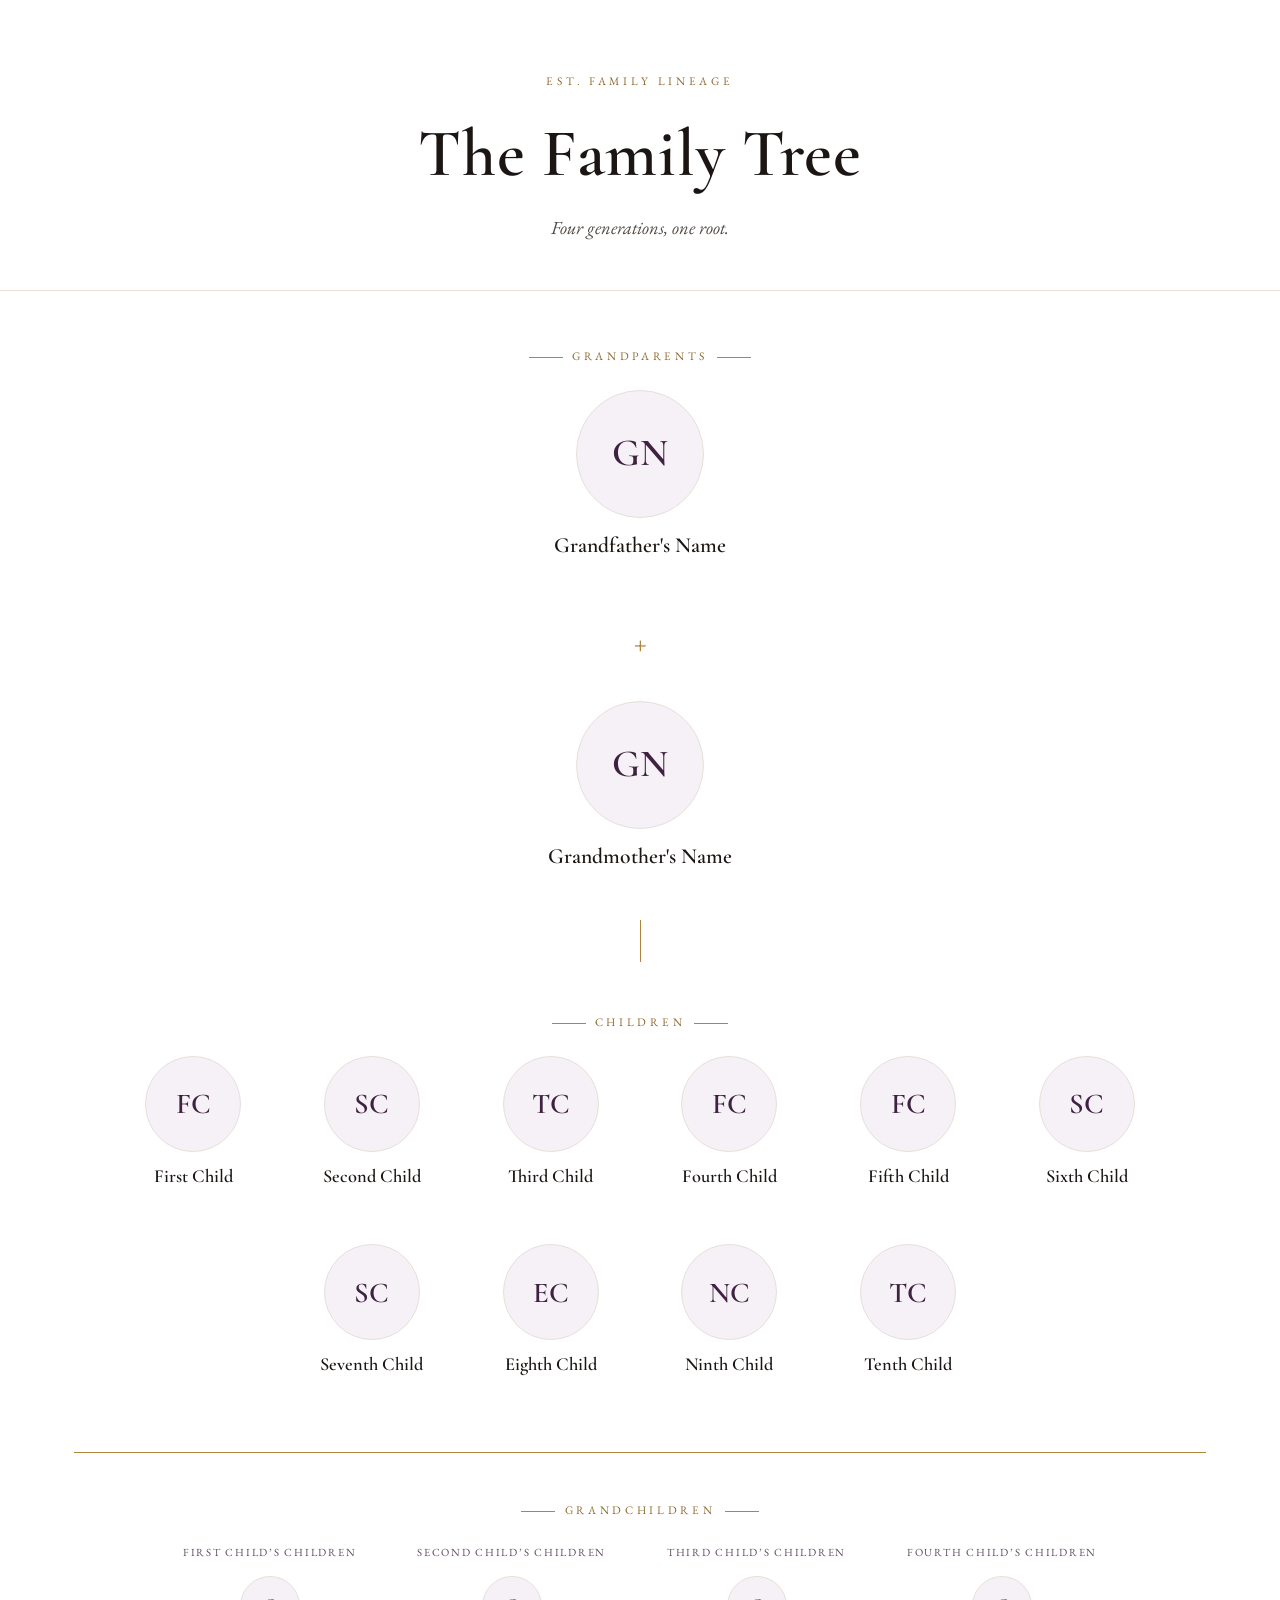
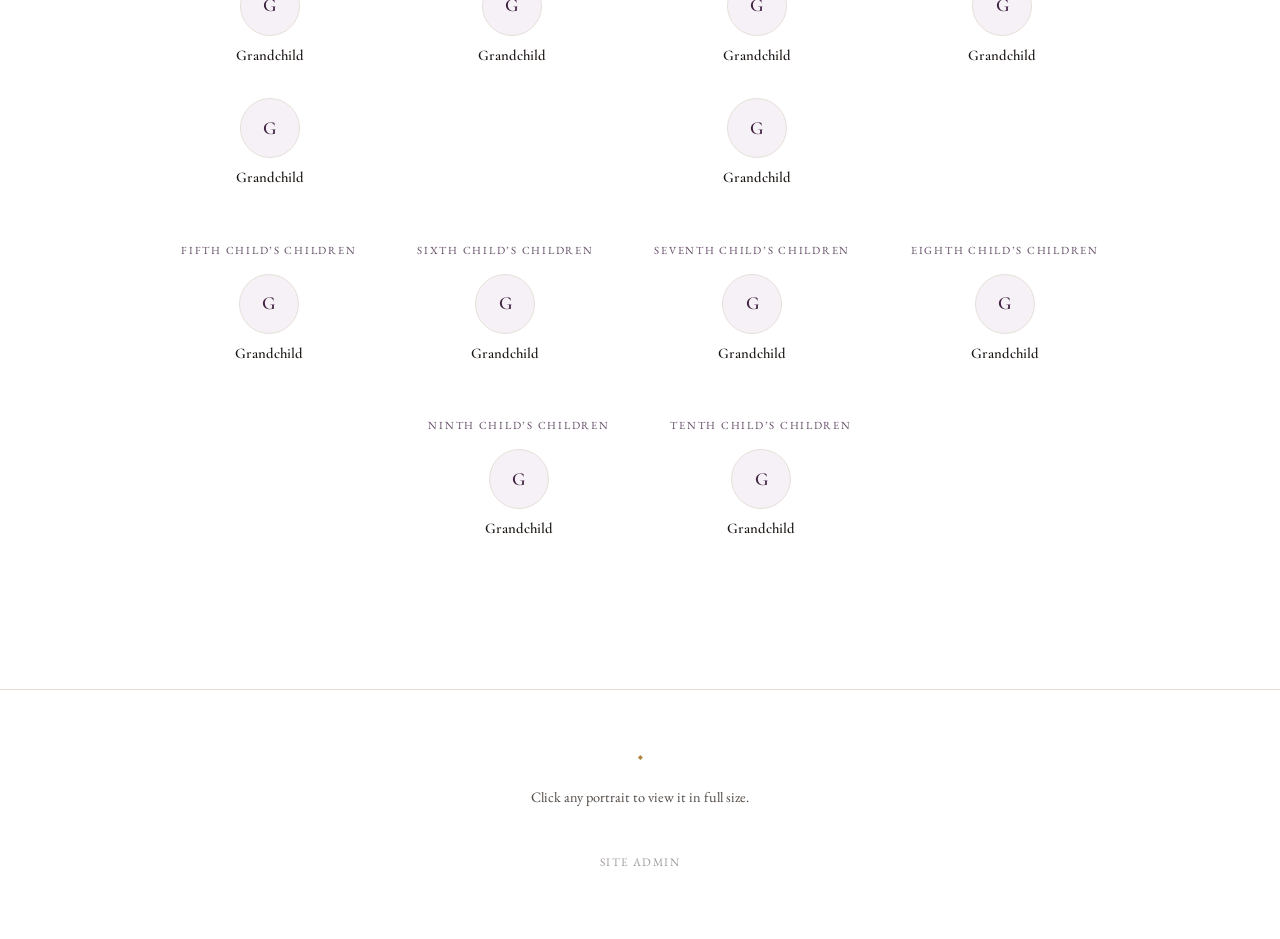
==== index.html @ cd2ce0ce "Add files via upload" ====
<!DOCTYPE html>
<html lang="en">
<head>
<meta charset="UTF-8">
<meta name="viewport" content="width=device-width, initial-scale=1.0">
<title>The Family Tree</title>
<meta name="description" content="Our family tree — generations, together.">

<link rel="preconnect" href="https://fonts.googleapis.com">
<link rel="preconnect" href="https://fonts.gstatic.com" crossorigin>
<link href="https://fonts.googleapis.com/css2?family=Cormorant+Garamond:ital,wght@0,400;0,500;0,600;0,700;1,500&family=EB+Garamond:ital,wght@0,400;0,500;1,400&display=swap" rel="stylesheet">

<link rel="stylesheet" href="css/style.css">
</head>
<body>

<header class="site-header">
  <p class="eyebrow">Est. Family Lineage</p>
  <h1 class="site-title" id="site-title" contenteditable="false" spellcheck="false">The Family Tree</h1>
  <p class="site-subtitle" id="site-subtitle" contenteditable="false" spellcheck="false">Four generations, one root.</p>

  <div class="toolbar" id="admin-toolbar" hidden>
    <button id="edit-toggle" class="btn btn-ghost">Edit Tree</button>
    <div class="toolbar-edit-only" id="edit-actions" hidden>
      <button id="export-btn" class="btn btn-ghost small">Export Data</button>
      <button id="import-btn" class="btn btn-ghost small">Import Data</button>
      <button id="reset-btn" class="btn btn-ghost small danger">Reset</button>
      <input type="file" id="import-file" accept="application/json" hidden>
    </div>
  </div>
</header>

<main id="tree-root" class="tree-root">
  <!-- Rendered by js/app.js -->
</main>

<footer class="site-footer">
  <div class="flourish" aria-hidden="true">&#9670;</div>
  <p>Click any portrait to view it in full size.</p>
  <button id="admin-link" class="admin-link">Site Admin</button>
</footer>

<!-- Lightbox -->
<div id="lightbox" class="lightbox" hidden>
  <button id="lightbox-close" class="lightbox-close" aria-label="Close">&times;</button>
  <figure class="lightbox-figure">
    <img id="lightbox-img" src="" alt="">
    <figcaption id="lightbox-caption"></figcaption>
  </figure>
</div>

<!-- Hidden file input reused for photo uploads -->
<input type="file" id="photo-file" accept="image/*" hidden>

<script src="js/data.js"></script>
<script src="js/app.js"></script>
</body>
</html>
---- css/style.css ----
/* ============================================================
   TOKENS
   ============================================================ */
:root{
  --white:      #ffffff;
  --ink:        #1b1613;
  --ink-soft:   #524a45;
  --gold:       #b0863f;
  --gold-deep:  #8c6a2f;
  --gold-tint:  #f3ead4;
  --purple:     #3f2142;
  --purple-tint:#f6f1f6;
  --line:       #e6e0d8;
  --danger:     #8a3b3b;

  --font-display: 'Cormorant Garamond', serif;
  --font-body:    'EB Garamond', serif;

  --radius: 2px;
}

*{ box-sizing: border-box; }

/* Always respect the native "hidden" attribute, no matter what other
   classes are also applied to the element. */
[hidden]{ display: none !important; }

html{ scroll-behavior: smooth; }

body{
  margin: 0;
  background: var(--white);
  color: var(--ink);
  font-family: var(--font-body);
  font-size: 18px;
  line-height: 1.5;
  -webkit-font-smoothing: antialiased;
}

img{ max-width: 100%; display:block; }

button{ font-family: inherit; }

:focus-visible{
  outline: 2px solid var(--purple);
  outline-offset: 3px;
}

/* ============================================================
   HEADER
   ============================================================ */
.site-header{
  text-align: center;
  padding: 4.5rem 1.5rem 3rem;
  border-bottom: 1px solid var(--line);
}

.eyebrow{
  margin: 0 0 .9rem;
  font-family: var(--font-body);
  font-size: .72rem;
  letter-spacing: .32em;
  text-transform: uppercase;
  color: var(--gold-deep);
}

.site-title{
  margin: 0;
  font-family: var(--font-display);
  font-weight: 600;
  font-size: clamp(2.4rem, 6vw, 4.2rem);
  letter-spacing: .01em;
  color: var(--ink);
}

.site-title[contenteditable="true"],
.site-subtitle[contenteditable="true"]{
  cursor: text;
  border-bottom: 1px dashed var(--gold);
  padding-bottom: 2px;
}

.site-subtitle{
  margin: .6rem 0 0;
  font-style: italic;
  color: var(--ink-soft);
  font-size: 1.15rem;
}

.toolbar{
  margin-top: 2rem;
  display: flex;
  justify-content: center;
  align-items: center;
  gap: .75rem;
  flex-wrap: wrap;
}

.toolbar-edit-only{
  display: flex;
  gap: .6rem;
  flex-wrap: wrap;
  justify-content: center;
}

.btn{
  font-family: var(--font-body);
  font-size: .85rem;
  letter-spacing: .06em;
  text-transform: uppercase;
  background: var(--ink);
  color: var(--white);
  border: 1px solid var(--ink);
  padding: .65rem 1.4rem;
  border-radius: var(--radius);
  cursor: pointer;
  transition: background .15s ease, color .15s ease, opacity .15s ease;
}

.btn:hover{ opacity: .82; }

.btn-ghost{
  background: transparent;
  color: var(--ink);
  border: 1px solid var(--ink);
}

.btn-ghost.small{
  font-size: .72rem;
  padding: .5rem 1rem;
  color: var(--purple);
  border-color: var(--purple);
}

.btn-ghost.danger{
  color: var(--danger);
  border-color: var(--danger);
}

.btn.is-active{
  background: var(--purple);
  border-color: var(--purple);
  color: var(--white);
}

/* ============================================================
   TREE LAYOUT
   ============================================================ */
.tree-root{
  max-width: 1180px;
  margin: 0 auto;
  padding: 3.5rem 1.5rem 5rem;
}

.generation-label{
  text-align: center;
  font-size: .72rem;
  letter-spacing: .32em;
  text-transform: uppercase;
  color: var(--gold-deep);
  margin: 0 0 1.6rem;
}

.generation-label::before,
.generation-label::after{
  content: "";
  display: inline-block;
  width: 34px;
  height: 1px;
  background: var(--gold);
  vertical-align: middle;
  margin: 0 .8em;
}

/* --- Grandparents --- */
.grandparents-section{
  margin-bottom: 3.2rem;
}

.grandparents-row{
  display: flex;
  align-items: center;
  justify-content: center;
  gap: 2.2rem;
  flex-wrap: wrap;
}

.union-mark{
  font-family: var(--font-display);
  font-style: italic;
  font-size: 2rem;
  color: var(--gold);
}

/* --- Spine connecting grandparents down to the children level --- */
.spine{
  width: 1px;
  height: 42px;
  background: var(--gold);
  margin: 1.6rem auto 0;
}

/* --- Level sections (Children / Grandchildren) --- */
.level-section{
  margin-bottom: 3.4rem;
}

.level-section + .level-section{
  padding-top: 3rem;
  border-top: 1px solid var(--gold);
}

/* Level 2: children, one clean row */
.children-level{
  display: flex;
  flex-wrap: wrap;
  justify-content: center;
  gap: 2.2rem 1.8rem;
}

.child-cell{
  width: 150px;
}

/* Level 3: grandchildren, grouped into clusters so it's clear whose
   child each one is, while still all sitting on one tier */
.grandchildren-level{
  display: flex;
  flex-wrap: wrap;
  justify-content: center;
  gap: 2.4rem 3rem;
}

.gc-cluster{
  display: flex;
  flex-direction: column;
  align-items: center;
  min-width: 140px;
  max-width: 260px;
  padding: 0 .4rem;
}

.gc-cluster-label{
  margin: 0 0 1rem;
  font-size: .68rem;
  letter-spacing: .16em;
  text-transform: uppercase;
  color: var(--purple);
  opacity: .8;
  text-align: center;
}

.gc-cluster-row{
  display: flex;
  flex-wrap: wrap;
  justify-content: center;
  gap: 1.1rem 1rem;
}

/* ============================================================
   PERSON CARD
   ============================================================ */
.person{
  display: inline-flex;
  flex-direction: column;
  align-items: center;
  width: 100%;
}

.portrait-wrap{
  position: relative;
  border-radius: 50%;
}

.portrait{
  border-radius: 50%;
  object-fit: cover;
  background: var(--purple-tint);
  border: 1px solid var(--line);
  transition: box-shadow .2s ease, transform .2s ease;
  cursor: zoom-in;
}

.person--primary .portrait{ width: 128px; height: 128px; }
.person--child .portrait{ width: 96px; height: 96px; }
.person--grandchild .portrait{ width: 60px; height: 60px; }

.portrait:hover{
  box-shadow: 0 0 0 4px var(--gold-tint);
}

.portrait-initials{
  border-radius: 50%;
  background: var(--purple-tint);
  color: var(--purple);
  display: flex;
  align-items: center;
  justify-content: center;
  font-family: var(--font-display);
  font-weight: 600;
  border: 1px solid var(--line);
  cursor: zoom-in;
}

.person--primary .portrait-initials{ width: 128px; height: 128px; font-size: 2.4rem; }
.person--child .portrait-initials{ width: 96px; height: 96px; font-size: 1.8rem; }
.person--grandchild .portrait-initials{ width: 60px; height: 60px; font-size: 1.15rem; }

.person-name{
  margin-top: .7rem;
  font-family: var(--font-display);
  font-weight: 600;
  color: var(--ink);
}

.person--primary .person-name{ font-size: 1.35rem; }
.person--child .person-name{ font-size: 1.15rem; }
.person--grandchild .person-name{ font-size: .92rem; margin-top: .5rem; }

.person-name[contenteditable="true"]{
  cursor: text;
  border-bottom: 1px dashed var(--gold);
  padding: 0 2px 1px;
}

/* Edit-mode overlay hints on portraits */
body.edit-mode .portrait,
body.edit-mode .portrait-initials{
  cursor: pointer;
}

.edit-mode-tag{
  display: none;
  margin-top: .35rem;
  font-size: .62rem;
  letter-spacing: .14em;
  text-transform: uppercase;
  color: var(--purple);
}

body.edit-mode .edit-mode-tag{ display: inline-block; }

/* Remove-person button, edit-mode only */
.remove-btn{
  display: none;
  margin-top: .4rem;
  font-size: .62rem;
  letter-spacing: .1em;
  text-transform: uppercase;
  color: var(--danger);
  background: none;
  border: none;
  cursor: pointer;
  padding: 0;
  text-decoration: underline;
}

body.edit-mode .remove-btn{ display: inline-block; }

.add-person-btn{
  display: none;
  align-self: center;
  margin-top: .6rem;
  font-size: .68rem;
  letter-spacing: .1em;
  text-transform: uppercase;
  color: var(--purple);
  background: var(--purple-tint);
  border: 1px solid var(--purple);
  padding: .35rem .7rem;
  cursor: pointer;
}

body.edit-mode .add-person-btn{ display: inline-block; }

.add-child-branch{
  display: none;
  justify-content: center;
  margin-top: 2.6rem;
}

body.edit-mode .add-child-branch{ display: flex; }

/* ============================================================
   FOOTER
   ============================================================ */
.site-footer{
  text-align: center;
  padding: 3rem 1.5rem 4rem;
  color: var(--ink-soft);
  font-size: .9rem;
  border-top: 1px solid var(--line);
}

.flourish{
  font-family: var(--font-display);
  color: var(--gold);
  font-size: 1.4rem;
  margin-bottom: .6rem;
}

.admin-link{
  display: inline-block;
  margin-top: 1.6rem;
  background: none;
  border: none;
  color: var(--ink-soft);
  font-family: var(--font-body);
  font-size: .72rem;
  letter-spacing: .12em;
  text-transform: uppercase;
  opacity: .55;
  cursor: pointer;
  padding: .4rem;
}

.admin-link:hover{ opacity: 1; color: var(--purple); }

#admin-toolbar{ margin-top: 2rem; }

/* ============================================================
   LIGHTBOX
   ============================================================ */
.lightbox{
  position: fixed;
  inset: 0;
  background: rgba(27, 22, 19, .92);
  display: flex;
  align-items: center;
  justify-content: center;
  padding: 2rem;
  z-index: 100;
}

.lightbox-figure{
  margin: 0;
  max-width: min(90vw, 640px);
  text-align: center;
}

.lightbox-figure img{
  max-height: 76vh;
  margin: 0 auto;
  border: 1px solid rgba(255,255,255,.2);
}

.lightbox-figure figcaption{
  margin-top: 1rem;
  font-family: var(--font-display);
  font-size: 1.3rem;
  color: var(--white);
}

.lightbox-close{
  position: absolute;
  top: 1.5rem;
  right: 1.5rem;
  background: none;
  border: none;
  color: var(--white);
  font-size: 2.2rem;
  line-height: 1;
  cursor: pointer;
}

/* ============================================================
   RESPONSIVE
   ============================================================ */
@media (max-width: 640px){
  .site-header{ padding: 3rem 1.2rem 2.2rem; }
  .tree-root{ padding: 2.4rem 1rem 3.5rem; }

  .children-level,
  .grandchildren-level{
    gap: 1.8rem;
  }

  .child-cell{ width: 130px; }

  .gc-cluster{
    width: 100%;
    max-width: none;
    padding: 1.2rem 0;
    border-top: 1px solid var(--line);
  }

  .gc-cluster:first-child{ border-top: none; padding-top: 0; }

  .person--primary .portrait,
  .person--primary .portrait-initials{ width: 108px; height: 108px; }
}

@media (prefers-reduced-motion: reduce){
  *{ transition: none !important; scroll-behavior: auto !important; }
}
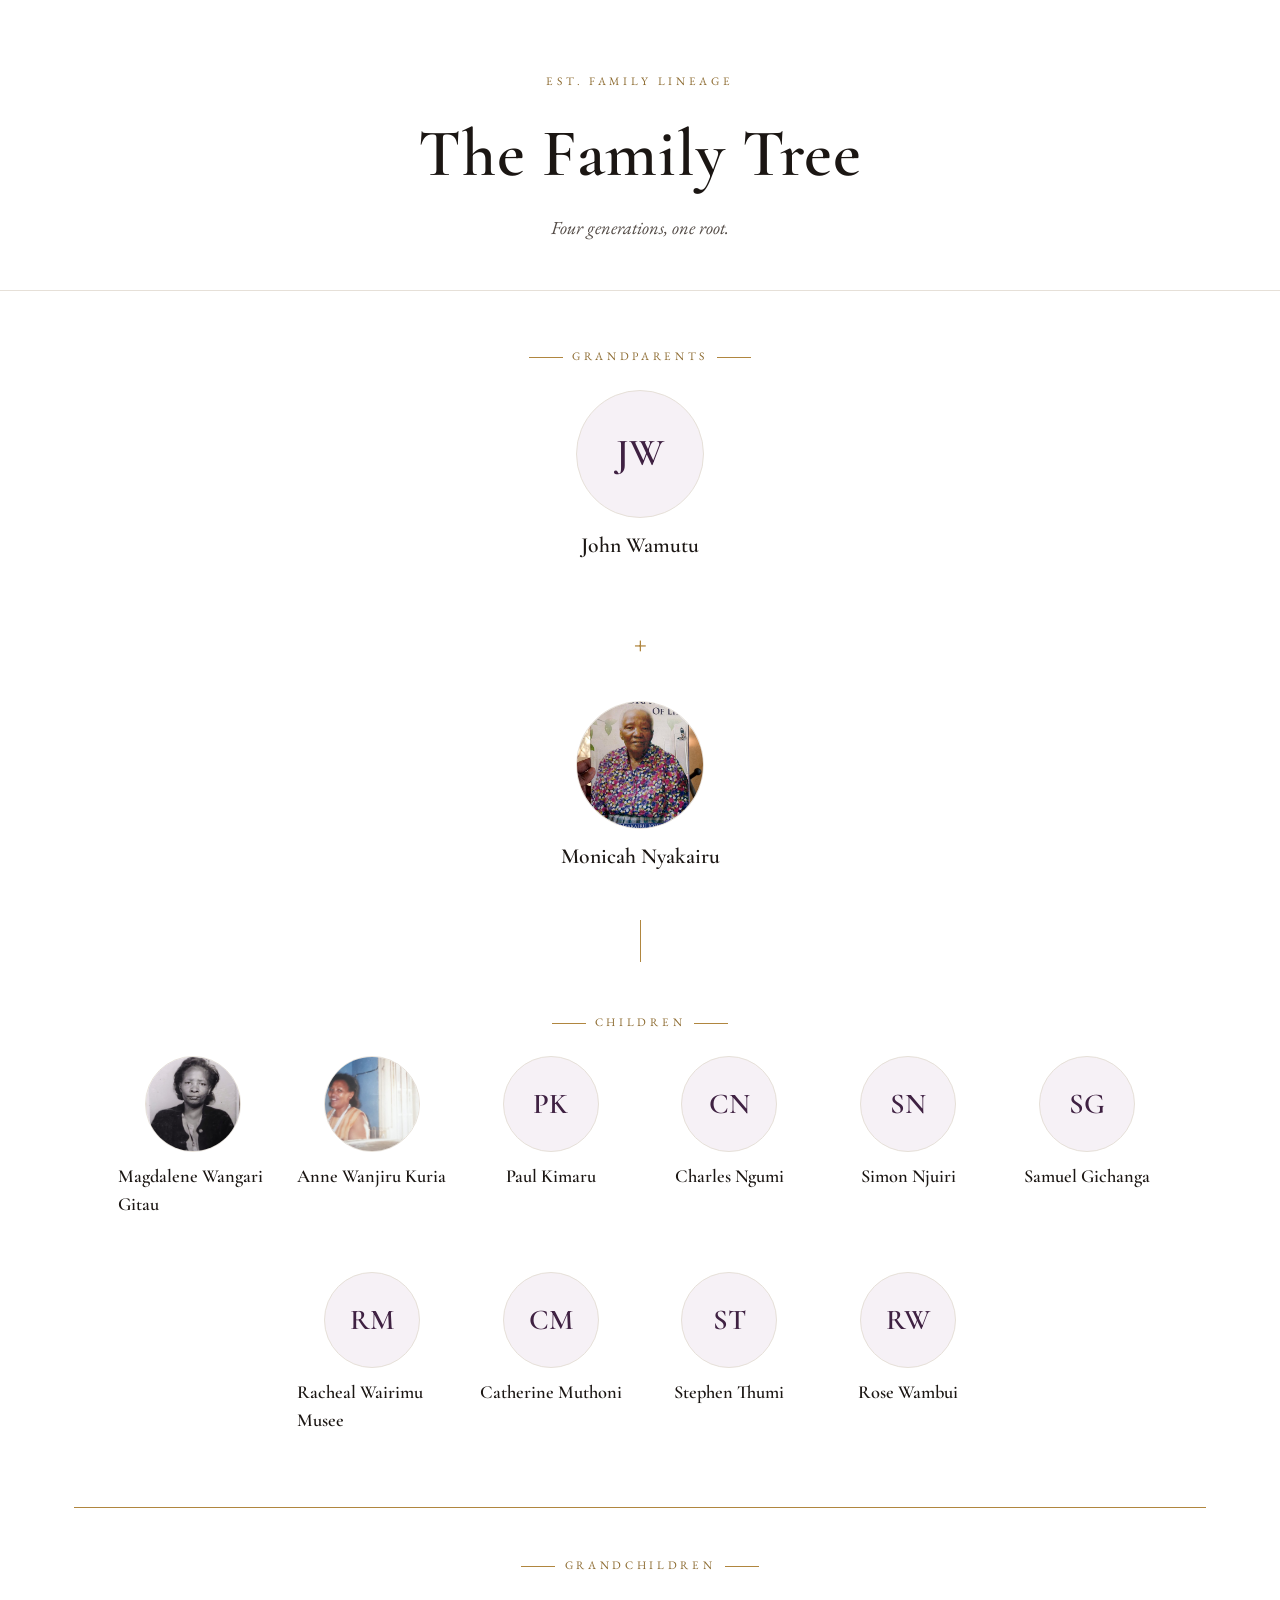
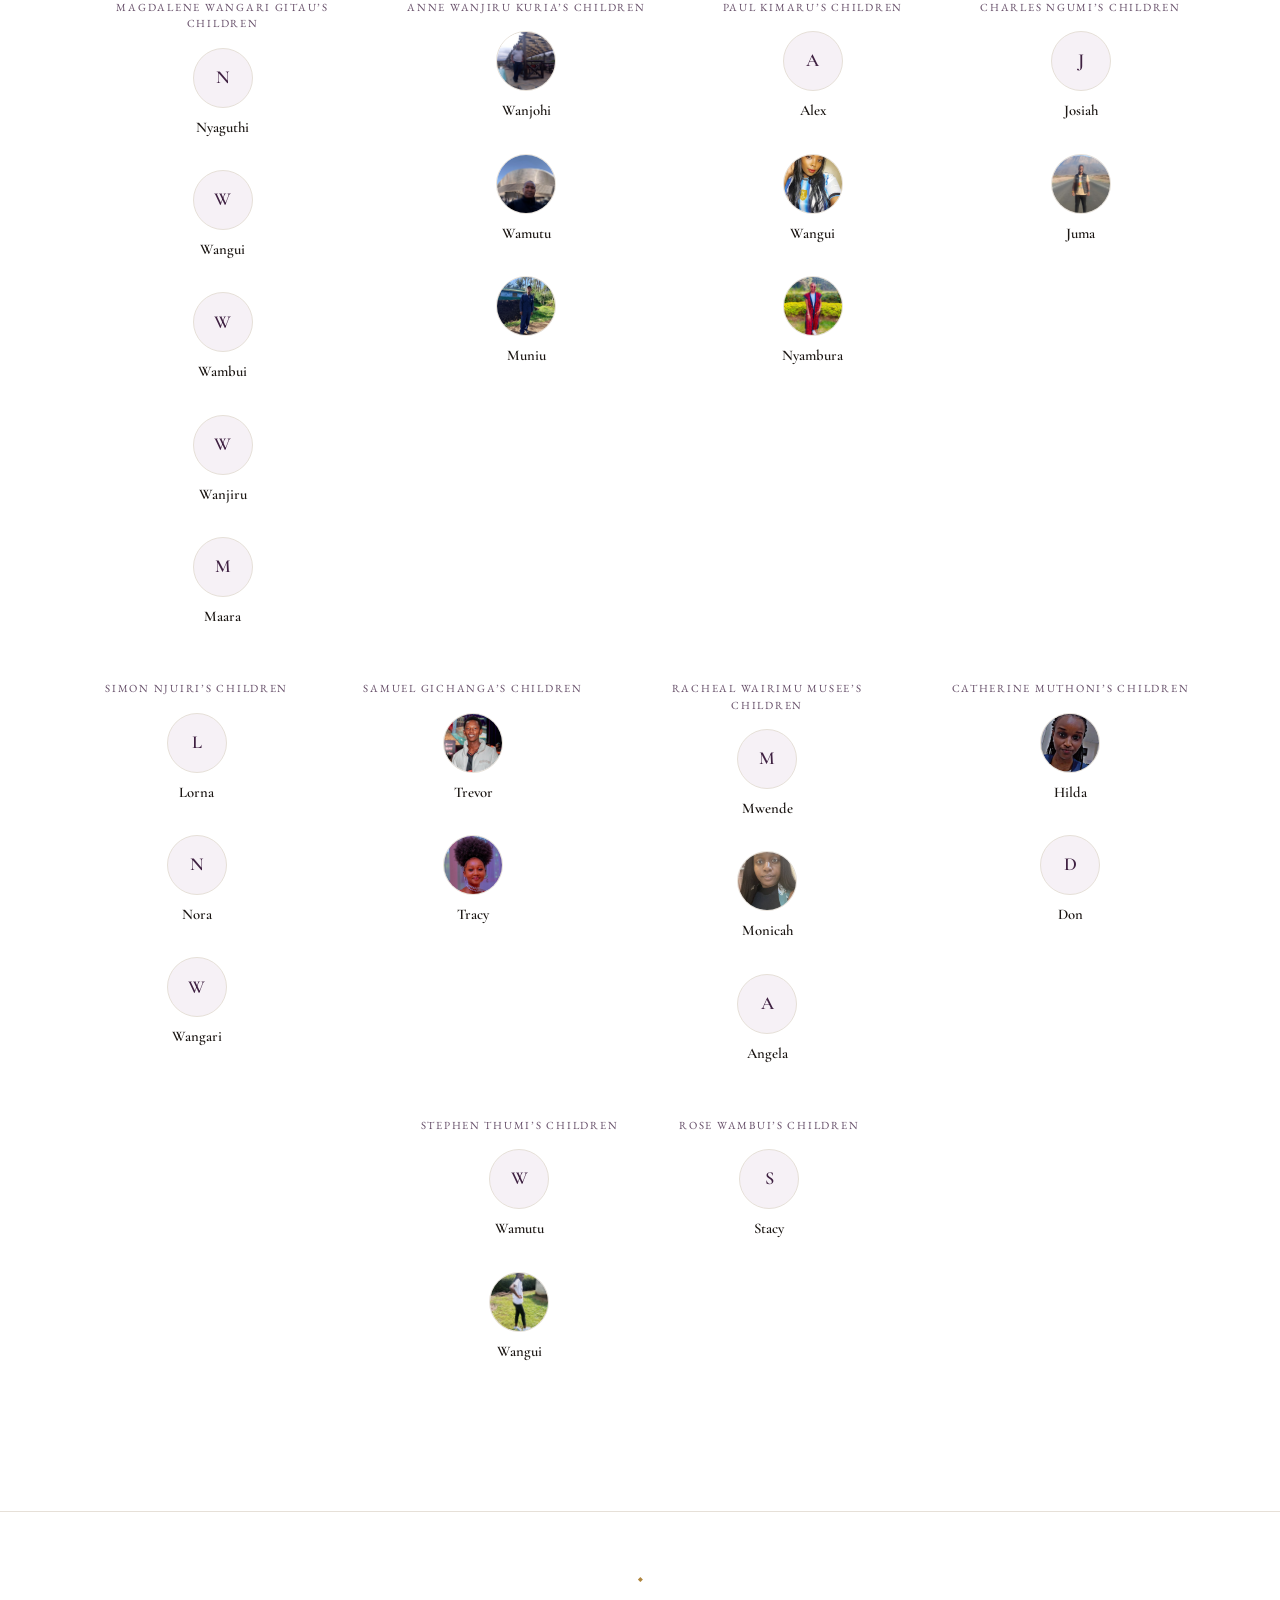
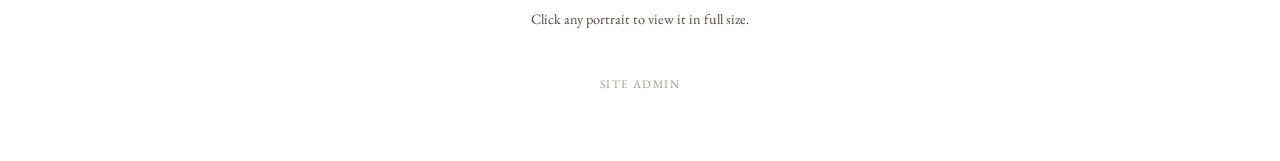
==== commit 931f629e: "Add files via upload" ====
--- a/index.html
+++ b/index.html
@@ -22,6 +22,7 @@
   <div class="toolbar" id="admin-toolbar" hidden>
     <button id="edit-toggle" class="btn btn-ghost">Edit Tree</button>
     <div class="toolbar-edit-only" id="edit-actions" hidden>
+      <button id="download-datajs-btn" class="btn btn-ghost small">Download data.js</button>
       <button id="export-btn" class="btn btn-ghost small">Export Data</button>
       <button id="import-btn" class="btn btn-ghost small">Import Data</button>
       <button id="reset-btn" class="btn btn-ghost small danger">Reset</button>
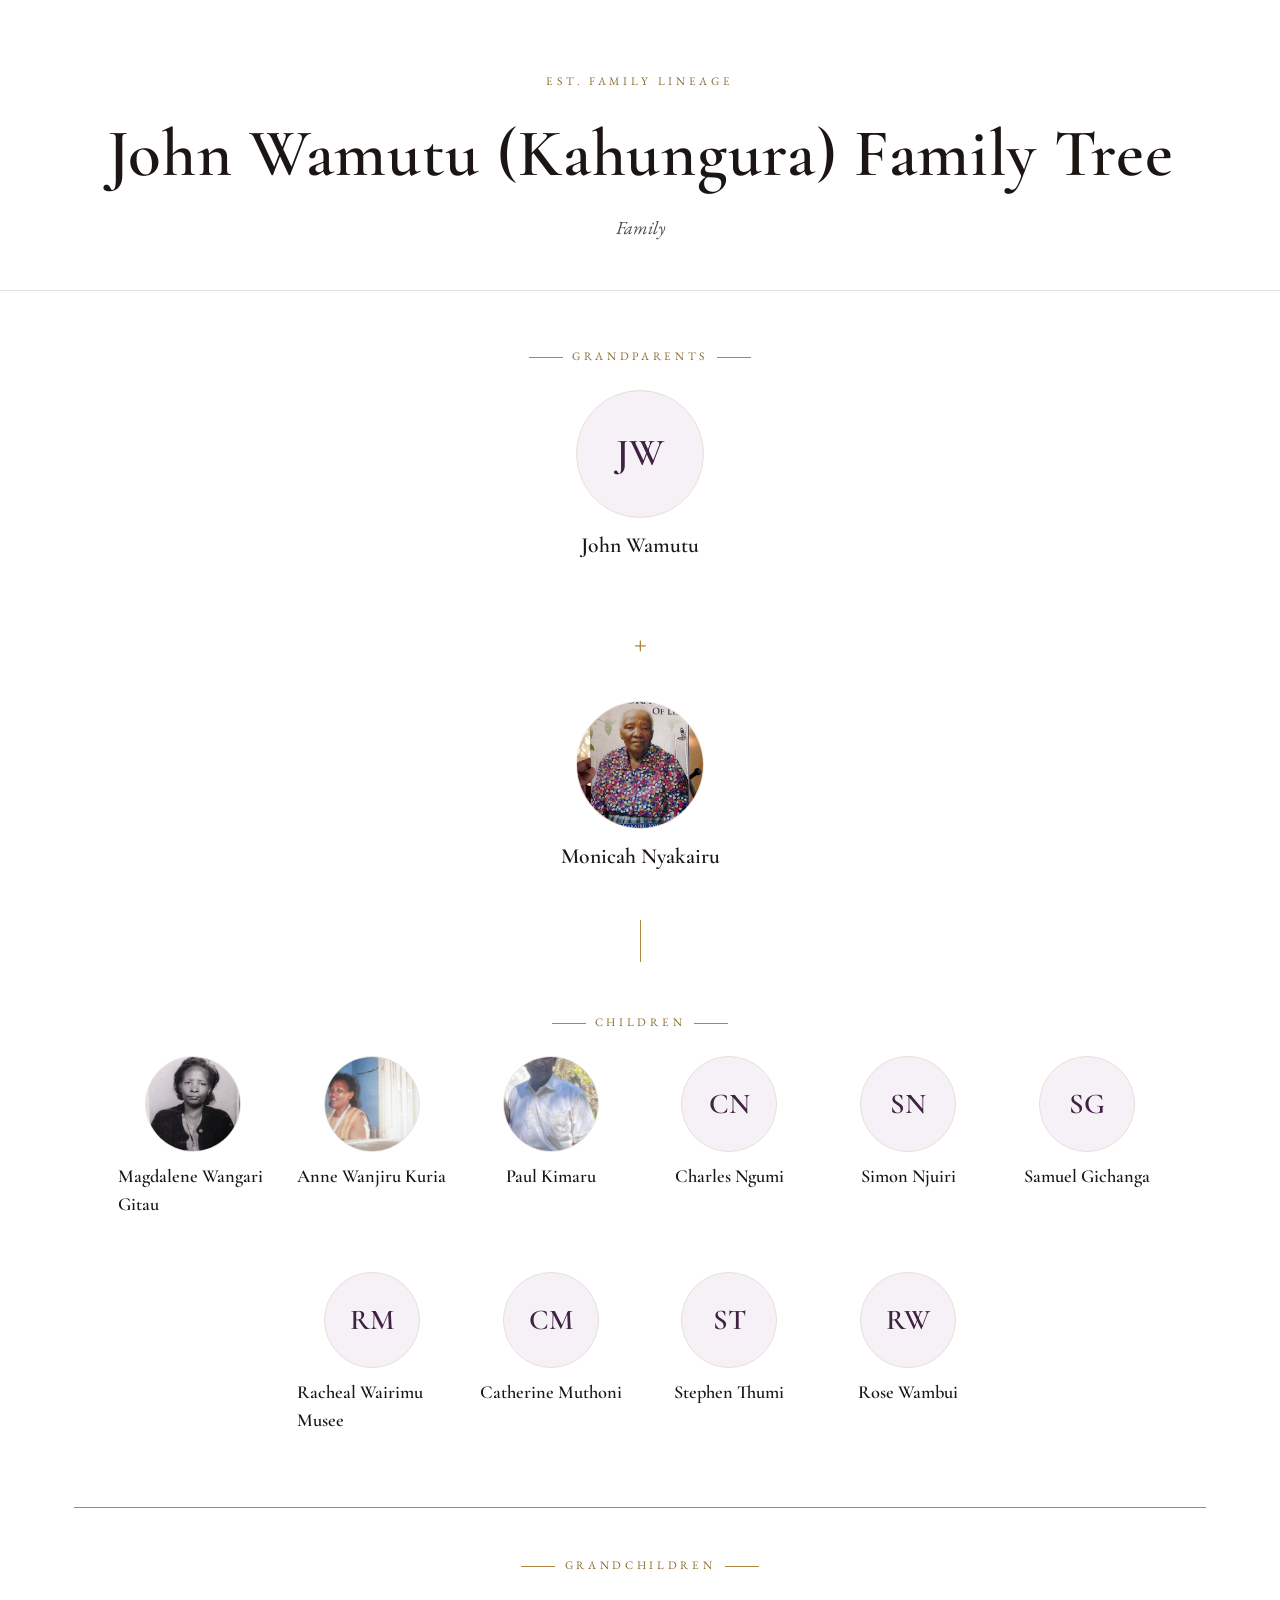
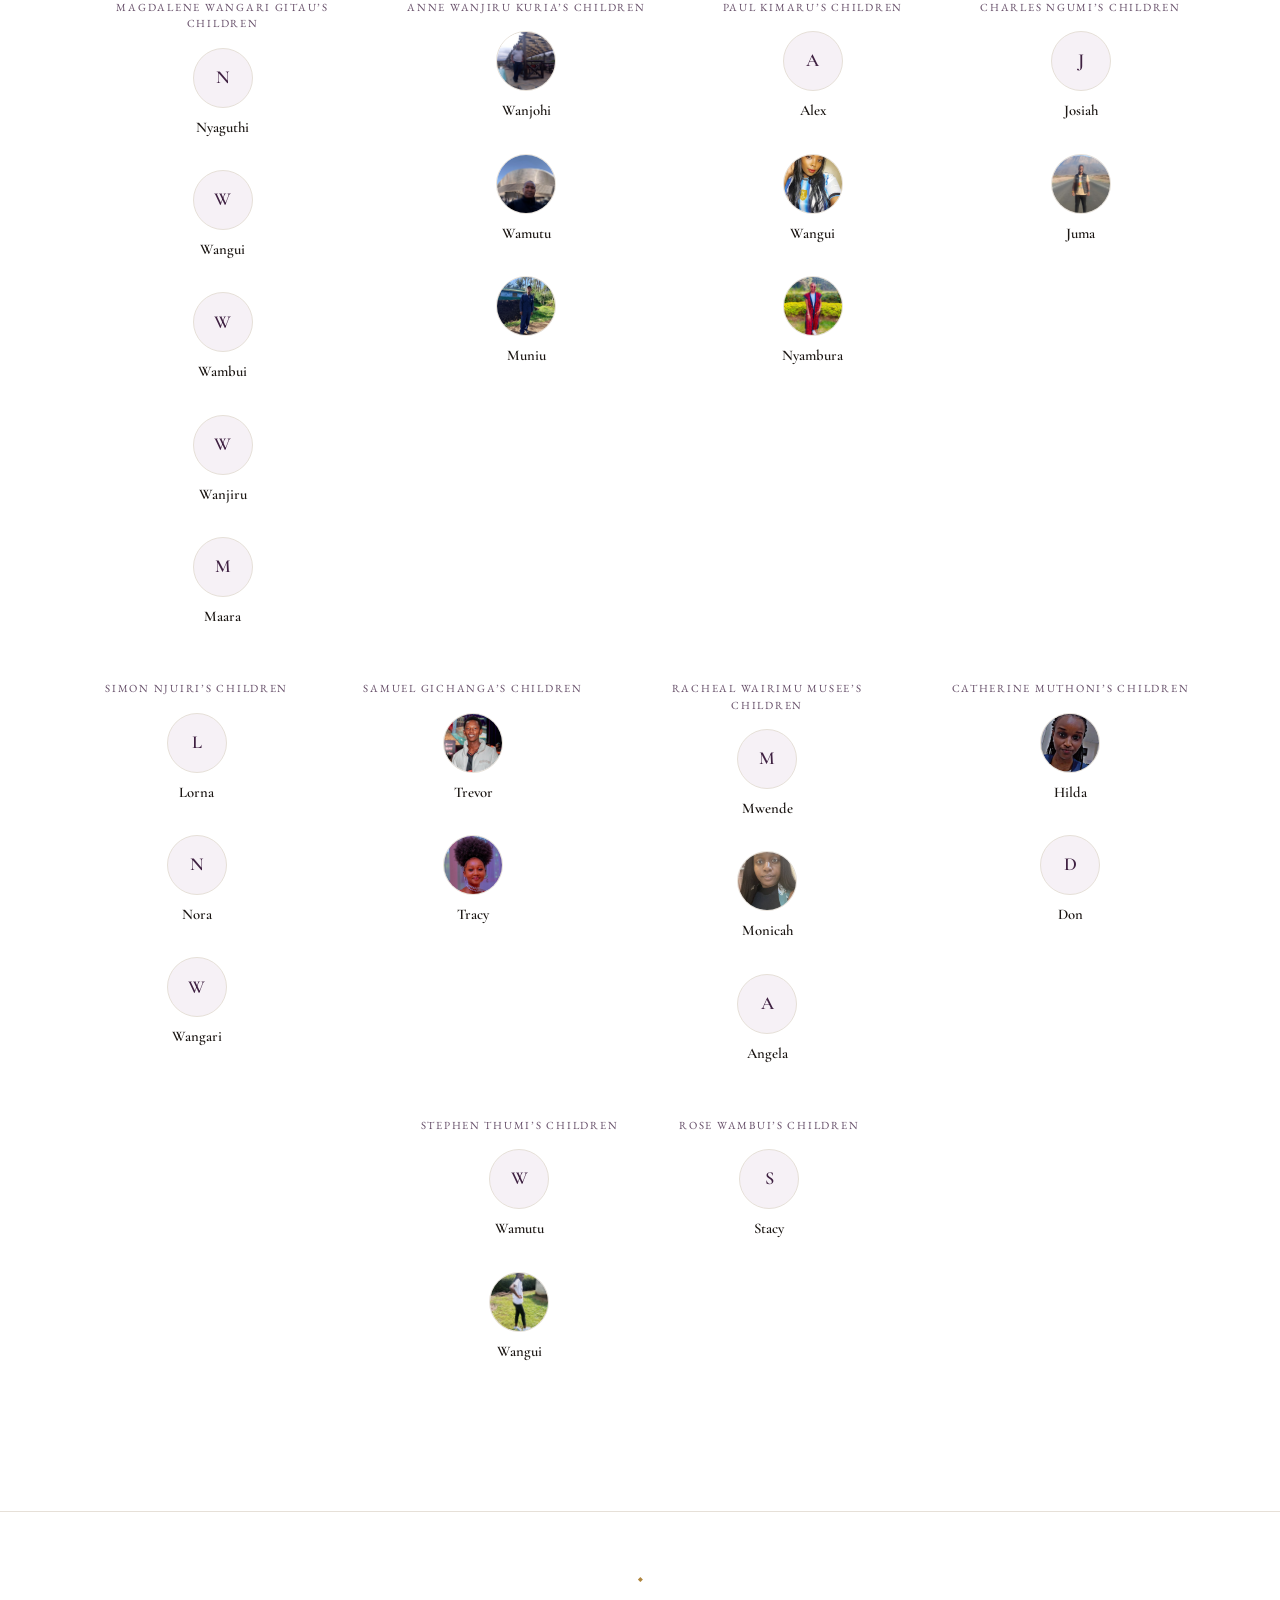
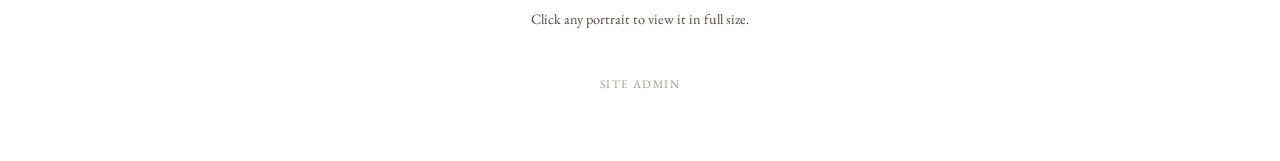
==== commit 785fc707: "Update index.html" ====
--- a/index.html
+++ b/index.html
@@ -16,8 +16,8 @@
 
 <header class="site-header">
   <p class="eyebrow">Est. Family Lineage</p>
-  <h1 class="site-title" id="site-title" contenteditable="false" spellcheck="false">The Family Tree</h1>
-  <p class="site-subtitle" id="site-subtitle" contenteditable="false" spellcheck="false">Four generations, one root.</p>
+  <h1 class="site-title" id="site-title" contenteditable="false" spellcheck="false">John Wamutu (Kahungura) Family Tree</h1>
+  <p class="site-subtitle" id="site-subtitle" contenteditable="false" spellcheck="false">Family.</p>
 
   <div class="toolbar" id="admin-toolbar" hidden>
     <button id="edit-toggle" class="btn btn-ghost">Edit Tree</button>
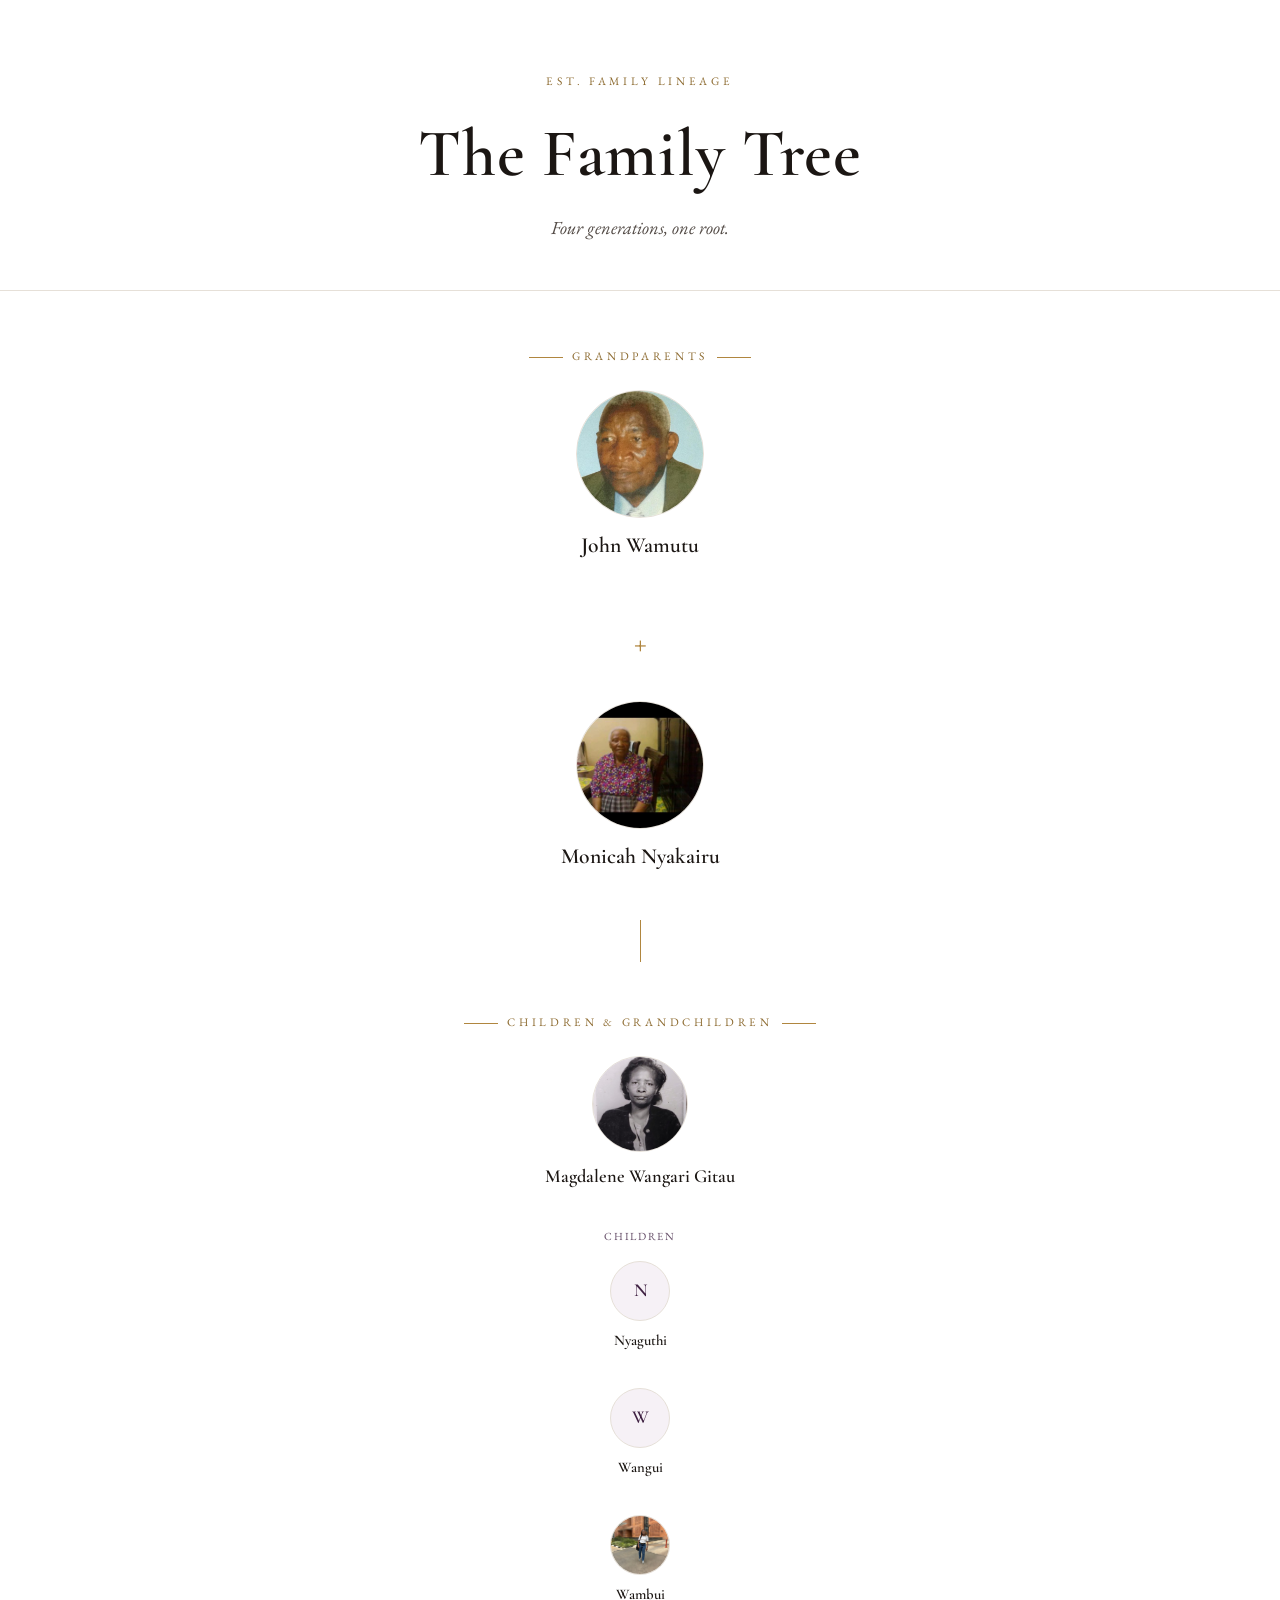
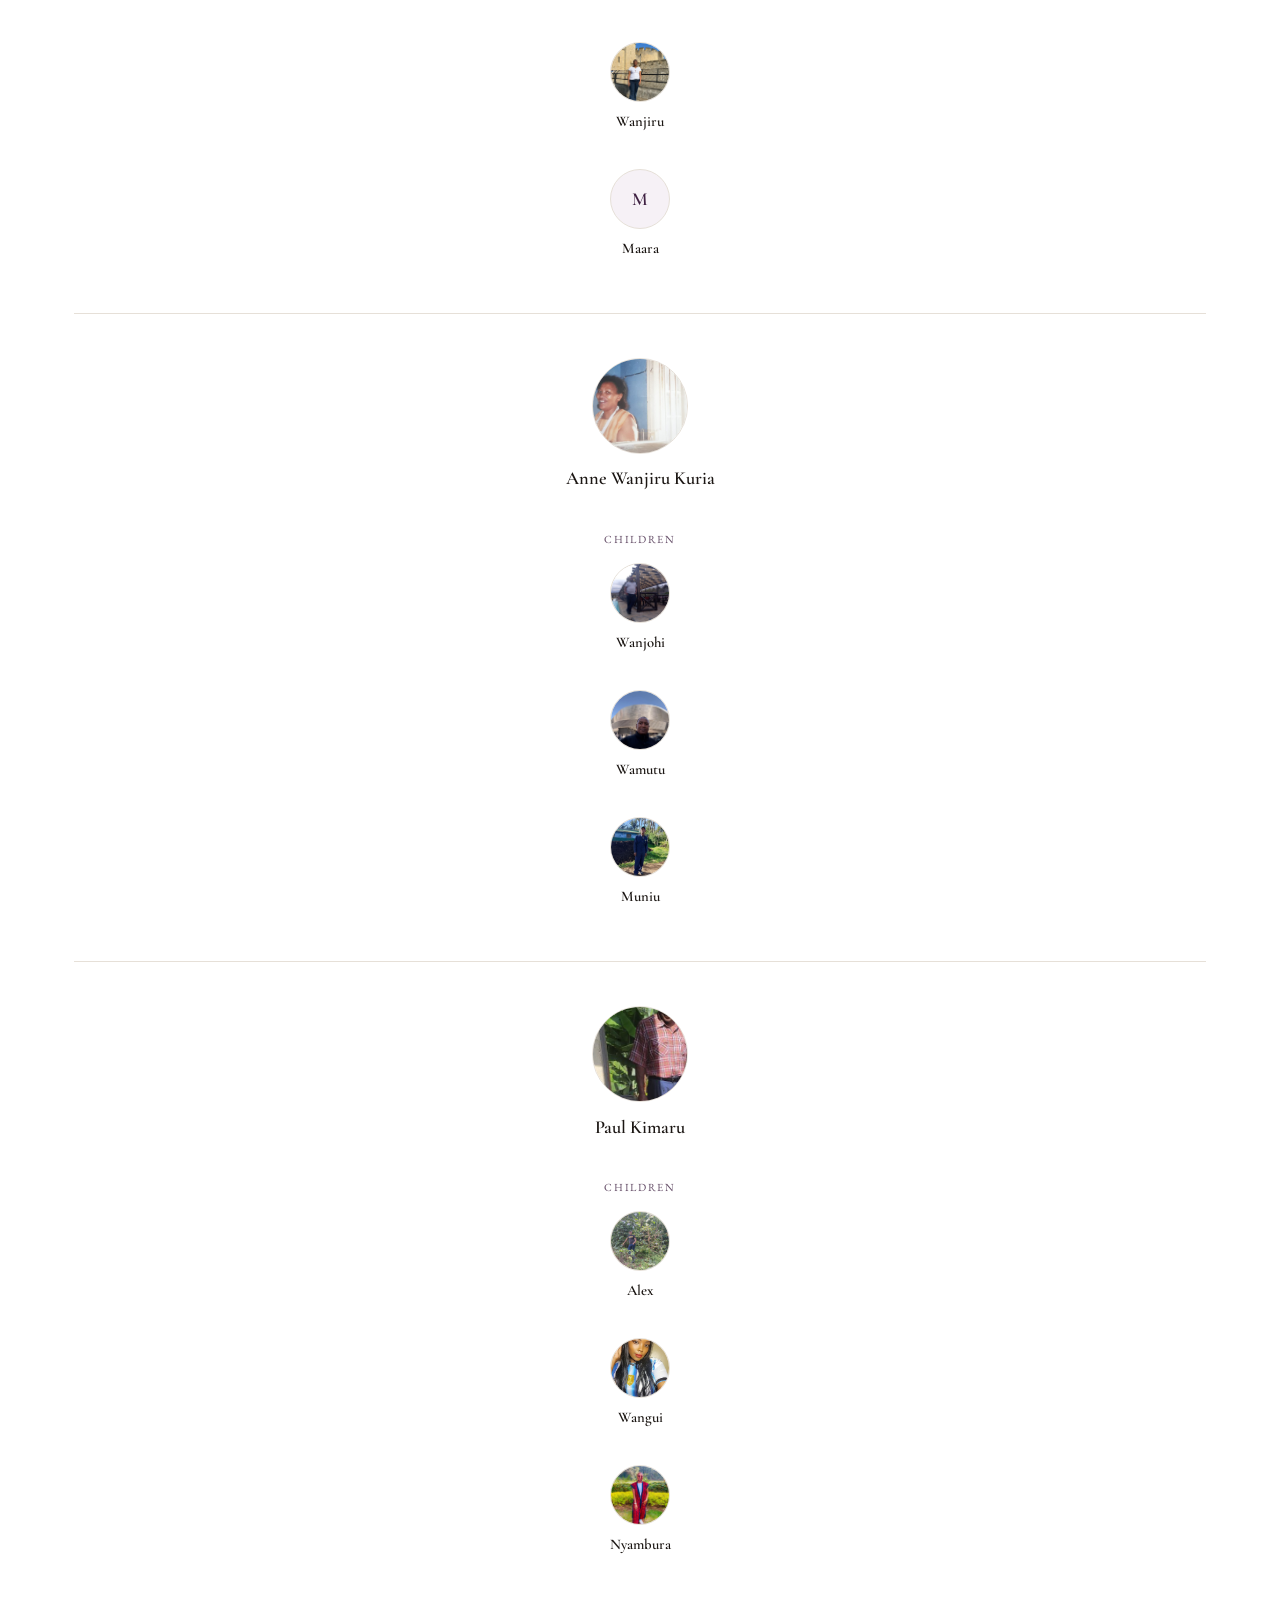
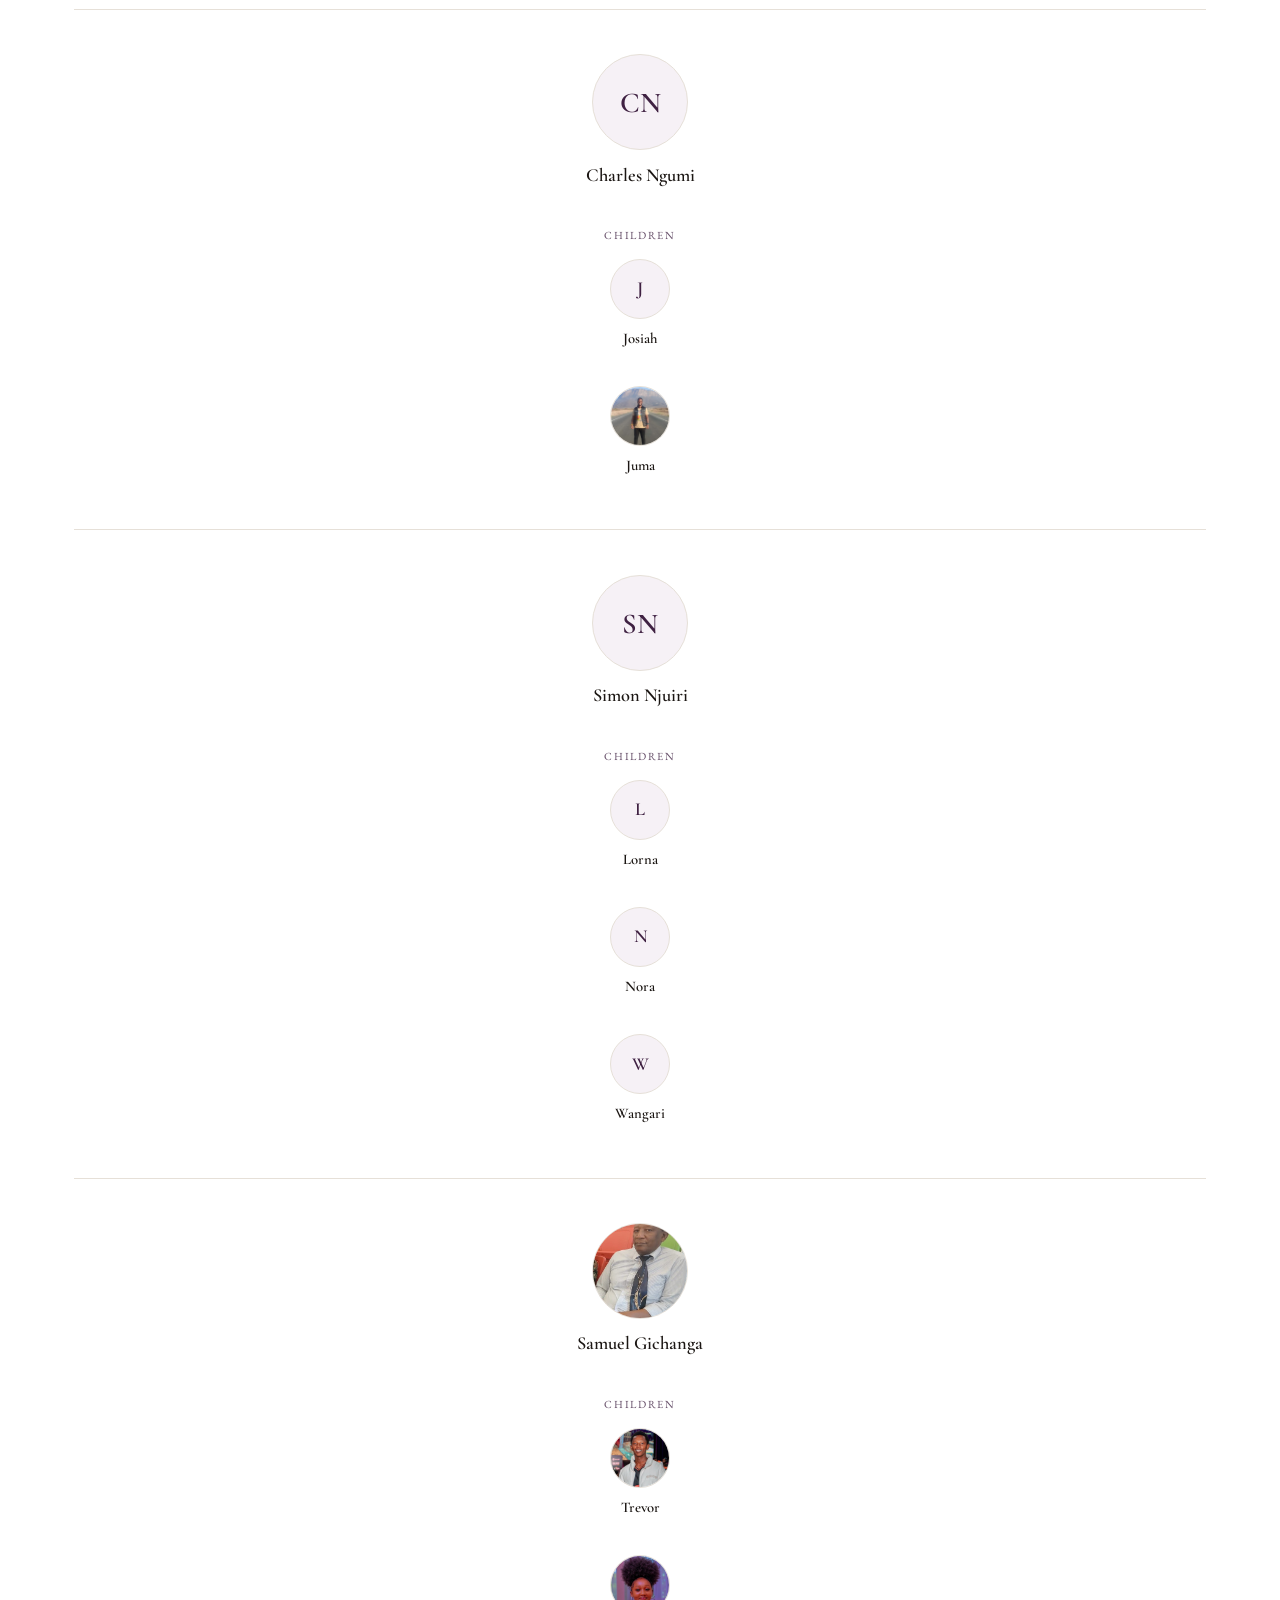
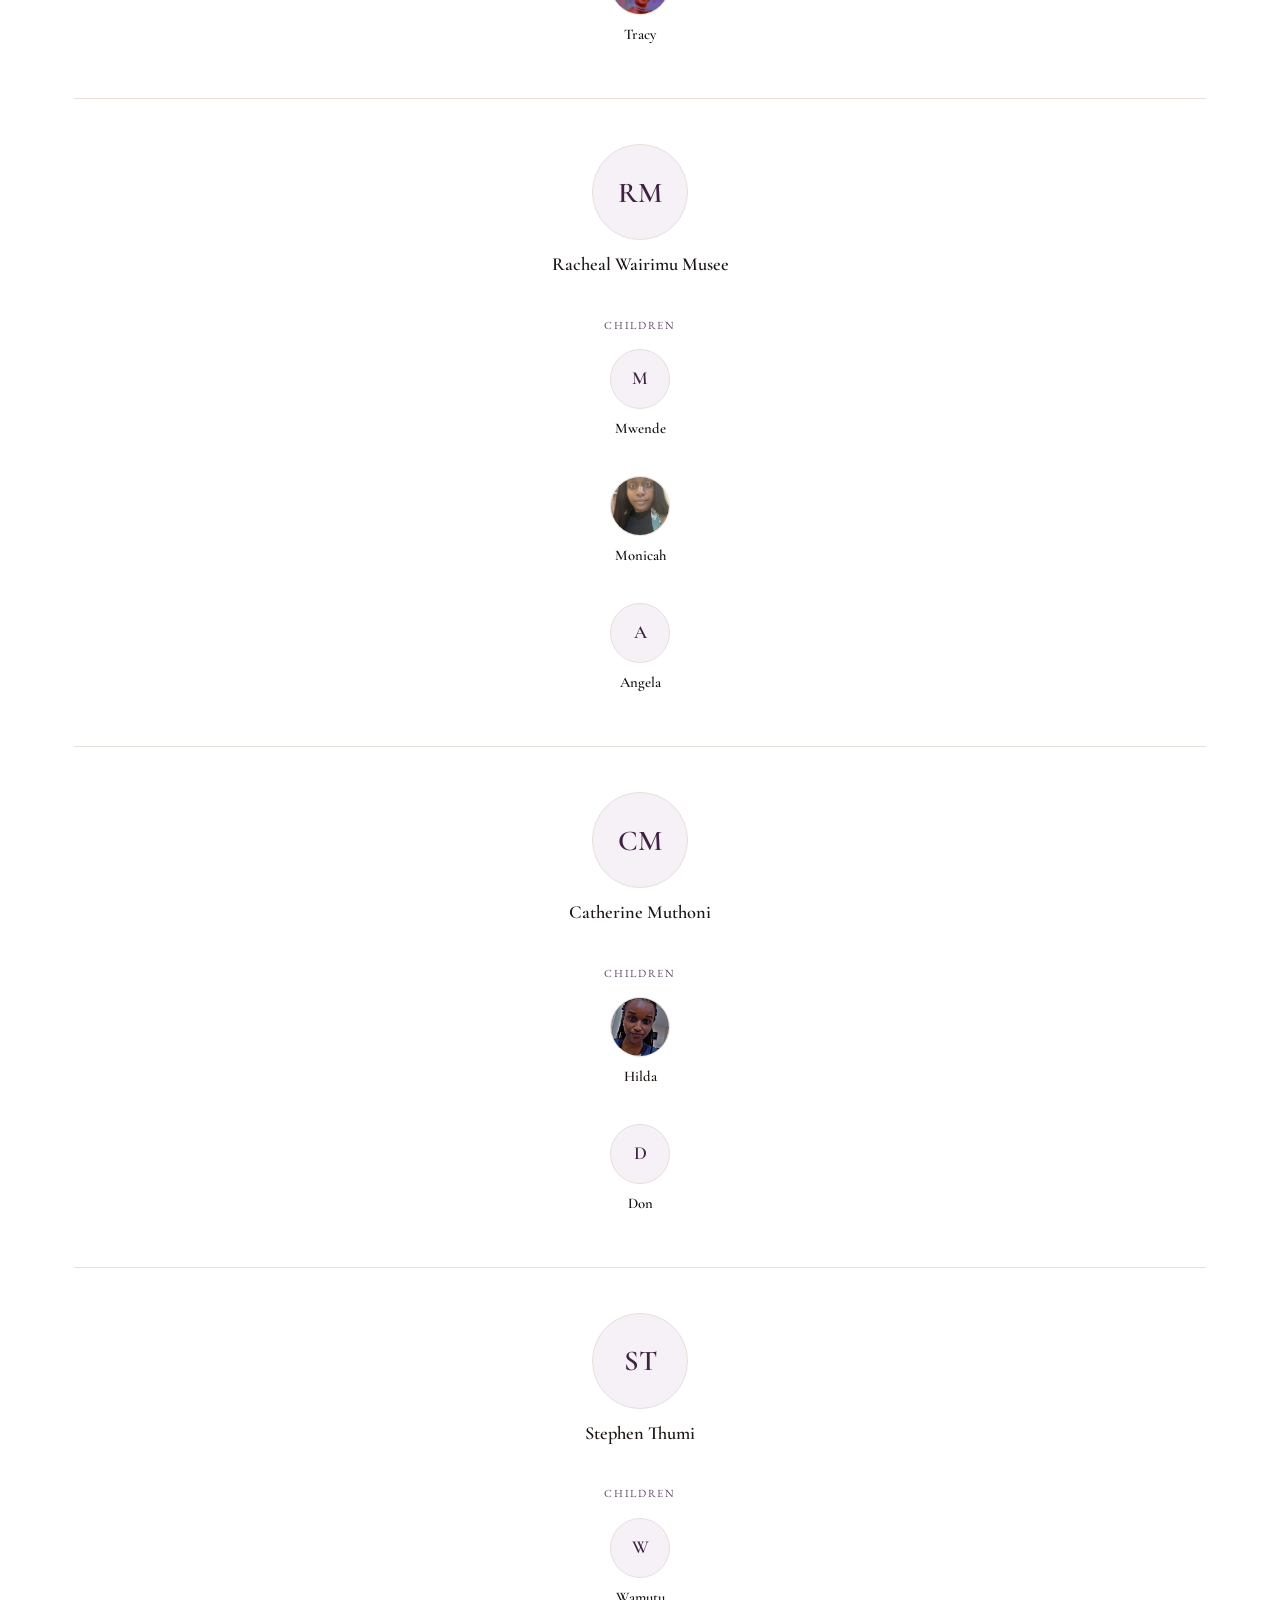
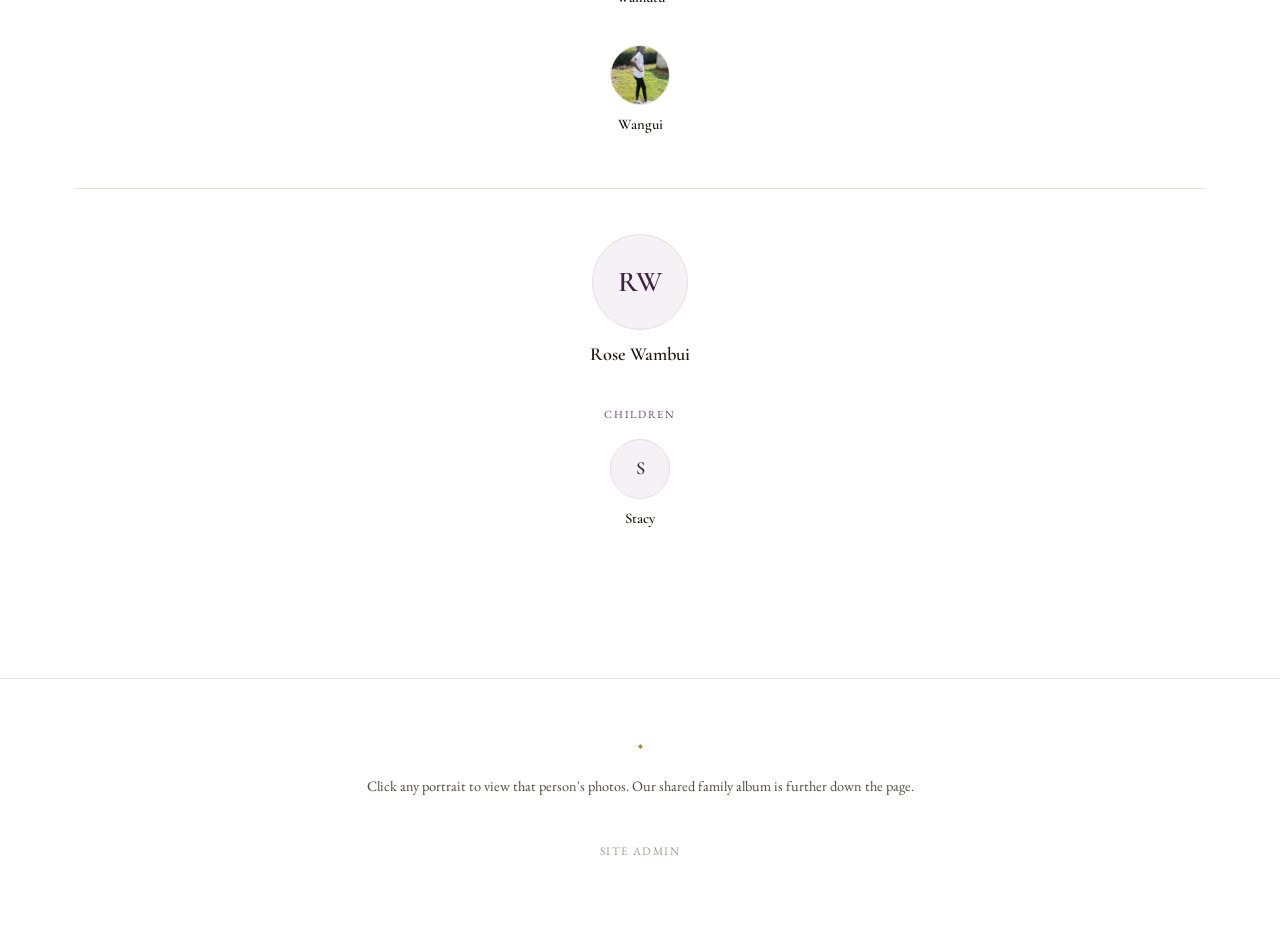
==== commit f2049251: "Update index.html" ====
--- a/index.html
+++ b/index.html
@@ -16,8 +16,8 @@
 
 <header class="site-header">
   <p class="eyebrow">Est. Family Lineage</p>
-  <h1 class="site-title" id="site-title" contenteditable="false" spellcheck="false">John Wamutu (Kahungura) Family Tree</h1>
-  <p class="site-subtitle" id="site-subtitle" contenteditable="false" spellcheck="false">Family.</p>
+  <h1 class="site-title" id="site-title" contenteditable="false" spellcheck="false">The Family Tree</h1>
+  <p class="site-subtitle" id="site-subtitle" contenteditable="false" spellcheck="false">Four generations, one root.</p>
 
   <div class="toolbar" id="admin-toolbar" hidden>
     <button id="edit-toggle" class="btn btn-ghost">Edit Tree</button>
@@ -37,21 +37,34 @@
 
 <footer class="site-footer">
   <div class="flourish" aria-hidden="true">&#9670;</div>
-  <p>Click any portrait to view it in full size.</p>
+  <p>Click any portrait to view that person's photos. Our shared family album is further down the page.</p>
   <button id="admin-link" class="admin-link">Site Admin</button>
 </footer>
 
-<!-- Lightbox -->
+<!-- Lightbox (supports multiple photos, with Prev/Next) -->
 <div id="lightbox" class="lightbox" hidden>
   <button id="lightbox-close" class="lightbox-close" aria-label="Close">&times;</button>
+  <button id="lightbox-prev" class="lightbox-nav lightbox-prev" aria-label="Previous photo" hidden>&#8249;</button>
+  <button id="lightbox-next" class="lightbox-nav lightbox-next" aria-label="Next photo" hidden>&#8250;</button>
   <figure class="lightbox-figure">
     <img id="lightbox-img" src="" alt="">
     <figcaption id="lightbox-caption"></figcaption>
   </figure>
 </div>
 
-<!-- Hidden file input reused for photo uploads -->
-<input type="file" id="photo-file" accept="image/*" hidden>
+<!-- Photo Manager (edit mode only) -->
+<div id="photo-manager" class="lightbox photo-manager" hidden>
+  <button id="photo-manager-close" class="lightbox-close" aria-label="Close">&times;</button>
+  <div class="photo-manager-panel">
+    <h2 id="photo-manager-title" class="photo-manager-title"></h2>
+    <div id="photo-manager-grid" class="photo-manager-grid"></div>
+    <button id="photo-manager-add" class="btn btn-ghost small">+ Add Photos</button>
+  </div>
+</div>
+
+<!-- Hidden file inputs -->
+<input type="file" id="photo-file" accept="image/*" multiple hidden>
+<input type="file" id="family-photo-file" accept="image/*" multiple hidden>
 
 <script src="js/data.js"></script>
 <script src="js/app.js"></script>
--- a/css/style.css
+++ b/css/style.css
@@ -200,7 +200,7 @@
   margin: 1.6rem auto 0;
 }
 
-/* --- Level sections (Children / Grandchildren) --- */
+/* --- Level sections (Family Photos, etc.) --- */
 .level-section{
   margin-bottom: 3.4rem;
 }
@@ -210,51 +210,47 @@
   border-top: 1px solid var(--gold);
 }
 
-/* Level 2: children, one clean row */
-.children-level{
+/* --- Children & Grandchildren, as one vertical list of family
+   branches: each parent, with their own children in a horizontal
+   row directly beneath them, then the next parent below that. --- */
+.family-branches{
+  display: flex;
+  flex-direction: column;
+  gap: 2.8rem;
+}
+
+.family-branch{
+  padding-bottom: 2.4rem;
+  border-bottom: 1px solid var(--line);
+}
+
+.family-branch:last-child{
+  border-bottom: none;
+  padding-bottom: 0;
+}
+
+.branch-parent-row{
+  display: flex;
+  flex-direction: column;
+  align-items: center;
+  margin-bottom: 1.2rem;
+}
+
+.branch-kids-label{
+  text-align: center;
+  font-size: .68rem;
+  letter-spacing: .16em;
+  text-transform: uppercase;
+  color: var(--purple);
+  opacity: .8;
+  margin: 0 0 1rem;
+}
+
+.branch-kids-row{
   display: flex;
   flex-wrap: wrap;
   justify-content: center;
-  gap: 2.2rem 1.8rem;
-}
-
-.child-cell{
-  width: 150px;
-}
-
-/* Level 3: grandchildren, grouped into clusters so it's clear whose
-   child each one is, while still all sitting on one tier */
-.grandchildren-level{
-  display: flex;
-  flex-wrap: wrap;
-  justify-content: center;
-  gap: 2.4rem 3rem;
-}
-
-.gc-cluster{
-  display: flex;
-  flex-direction: column;
-  align-items: center;
-  min-width: 140px;
-  max-width: 260px;
-  padding: 0 .4rem;
-}
-
-.gc-cluster-label{
-  margin: 0 0 1rem;
-  font-size: .68rem;
-  letter-spacing: .16em;
-  text-transform: uppercase;
-  color: var(--purple);
-  opacity: .8;
-  text-align: center;
-}
-
-.gc-cluster-row{
-  display: flex;
-  flex-wrap: wrap;
-  justify-content: center;
-  gap: 1.1rem 1rem;
+  gap: 1.4rem 1.2rem;
 }
 
 /* ============================================================
@@ -463,6 +459,140 @@
   cursor: pointer;
 }
 
+.lightbox-nav{
+  position: absolute;
+  top: 50%;
+  transform: translateY(-50%);
+  background: none;
+  border: 1px solid rgba(255,255,255,.4);
+  color: var(--white);
+  width: 44px;
+  height: 44px;
+  border-radius: 50%;
+  font-size: 1.6rem;
+  line-height: 1;
+  cursor: pointer;
+  transition: background .15s ease;
+}
+
+.lightbox-nav:hover{ background: rgba(255,255,255,.15); }
+
+.lightbox-prev{ left: 1.5rem; }
+.lightbox-next{ right: 1.5rem; }
+
+/* ============================================================
+   PHOTO MANAGER (edit mode only)
+   ============================================================ */
+.photo-manager-panel{
+  background: var(--white);
+  color: var(--ink);
+  max-width: min(90vw, 560px);
+  width: 100%;
+  max-height: 82vh;
+  overflow-y: auto;
+  padding: 2rem;
+  text-align: center;
+}
+
+.photo-manager-title{
+  margin: 0 0 1.6rem;
+  font-family: var(--font-display);
+  font-weight: 600;
+  font-size: 1.5rem;
+}
+
+.photo-manager-empty{
+  color: var(--ink-soft);
+  font-style: italic;
+  margin-bottom: 1.6rem;
+}
+
+.photo-manager-grid{
+  display: grid;
+  grid-template-columns: repeat(auto-fill, minmax(120px, 1fr));
+  gap: 1.4rem;
+  margin-bottom: 1.8rem;
+}
+
+.photo-manager-cell{
+  display: flex;
+  flex-direction: column;
+  align-items: center;
+  gap: .4rem;
+}
+
+.photo-manager-thumb{
+  width: 100%;
+  aspect-ratio: 1 / 1;
+  object-fit: cover;
+  border: 1px solid var(--line);
+}
+
+.cover-badge{
+  font-size: .62rem;
+  letter-spacing: .1em;
+  text-transform: uppercase;
+  color: var(--gold-deep);
+}
+
+.manager-btn{
+  font-size: .68rem;
+  letter-spacing: .06em;
+  text-transform: uppercase;
+  background: none;
+  border: none;
+  color: var(--purple);
+  text-decoration: underline;
+  cursor: pointer;
+  padding: 0;
+}
+
+.manager-btn.danger{ color: var(--danger); }
+
+/* ============================================================
+   FAMILY PHOTOS (shared album)
+   ============================================================ */
+.family-photos-empty{
+  text-align: center;
+  color: var(--ink-soft);
+  font-style: italic;
+  margin-bottom: 1.6rem;
+}
+
+.family-photos-grid{
+  display: grid;
+  grid-template-columns: repeat(auto-fill, minmax(160px, 1fr));
+  gap: 1.8rem;
+}
+
+.family-photo-cell{
+  text-align: center;
+}
+
+.family-photo-thumb{
+  width: 100%;
+  aspect-ratio: 4 / 3;
+  object-fit: cover;
+  border: 1px solid var(--line);
+  cursor: zoom-in;
+  transition: box-shadow .2s ease;
+}
+
+.family-photo-thumb:hover{ box-shadow: 0 0 0 4px var(--gold-tint); }
+
+.family-photo-caption{
+  margin: .7rem 0 0;
+  font-size: .9rem;
+  font-style: italic;
+  color: var(--ink-soft);
+}
+
+.family-photo-caption[contenteditable="true"]{
+  cursor: text;
+  border-bottom: 1px dashed var(--gold);
+  padding-bottom: 1px;
+}
+
 /* ============================================================
    RESPONSIVE
    ============================================================ */
@@ -470,24 +600,49 @@
   .site-header{ padding: 3rem 1.2rem 2.2rem; }
   .tree-root{ padding: 2.4rem 1rem 3.5rem; }
 
-  .children-level,
-  .grandchildren-level{
-    gap: 1.8rem;
+  .family-branches{ gap: 2.2rem; }
+  .family-branch{ padding-bottom: 1.8rem; }
+
+  /* Each parent's own children stay in a single horizontal,
+     swipeable row rather than wrapping into a vertical stack —
+     the page as a whole still scrolls vertically from parent to
+     parent. */
+  .branch-kids-row{
+    flex-wrap: nowrap;
+    justify-content: flex-start;
+    overflow-x: auto;
+    -webkit-overflow-scrolling: touch;
+    scroll-snap-type: x proximity;
+    gap: 1.2rem;
+    padding: .25rem .25rem .6rem;
+    margin: 0 -1rem;
+    padding-left: 1rem;
+    padding-right: 1rem;
   }
 
-  .child-cell{ width: 130px; }
-
-  .gc-cluster{
-    width: 100%;
-    max-width: none;
-    padding: 1.2rem 0;
-    border-top: 1px solid var(--line);
+  .branch-kids-row .person--grandchild{
+    flex: 0 0 auto;
+    width: 92px;
+    scroll-snap-align: start;
   }
-
-  .gc-cluster:first-child{ border-top: none; padding-top: 0; }
 
   .person--primary .portrait,
   .person--primary .portrait-initials{ width: 108px; height: 108px; }
+
+  .lightbox-nav{
+    width: 38px;
+    height: 38px;
+    font-size: 1.3rem;
+  }
+  .lightbox-prev{ left: .5rem; }
+  .lightbox-next{ right: .5rem; }
+
+  .photo-manager-panel{ padding: 1.4rem; }
+
+  .family-photos-grid{
+    grid-template-columns: repeat(auto-fill, minmax(130px, 1fr));
+    gap: 1.2rem;
+  }
 }
 
 @media (prefers-reduced-motion: reduce){
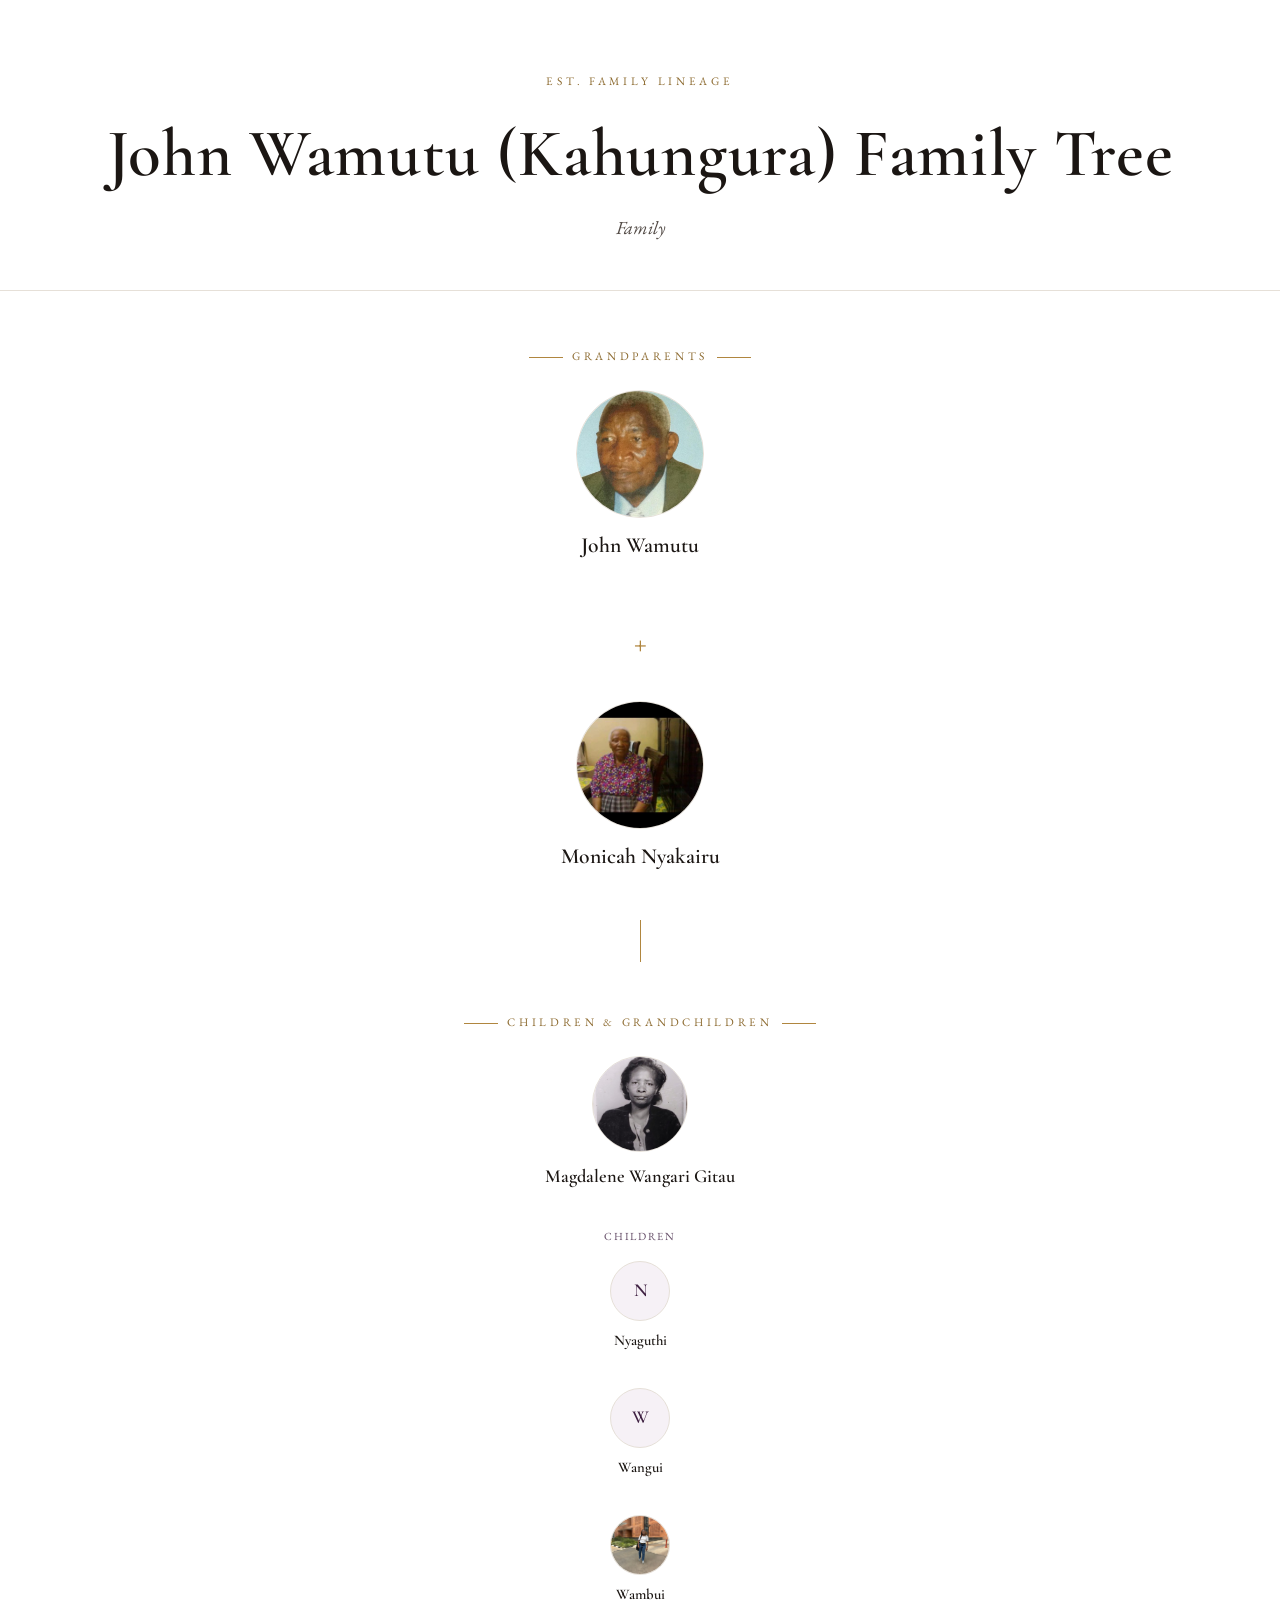
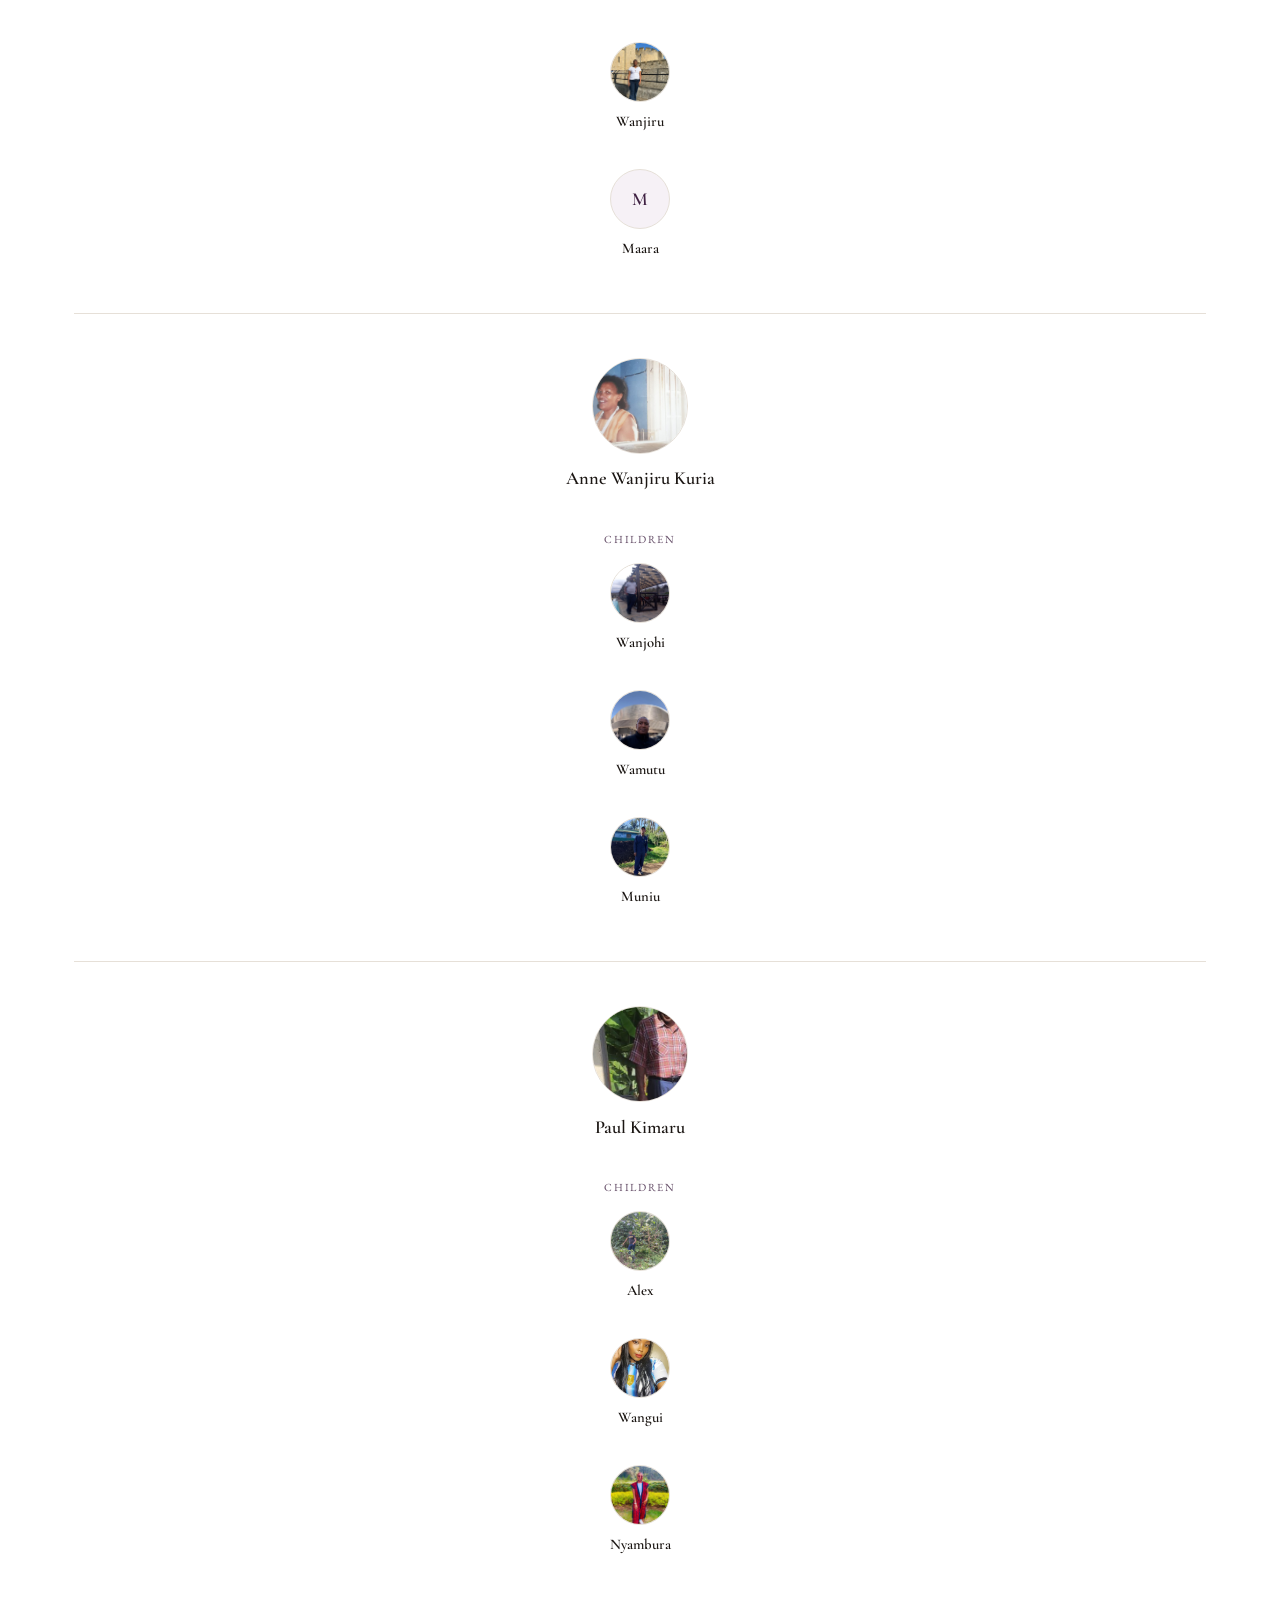
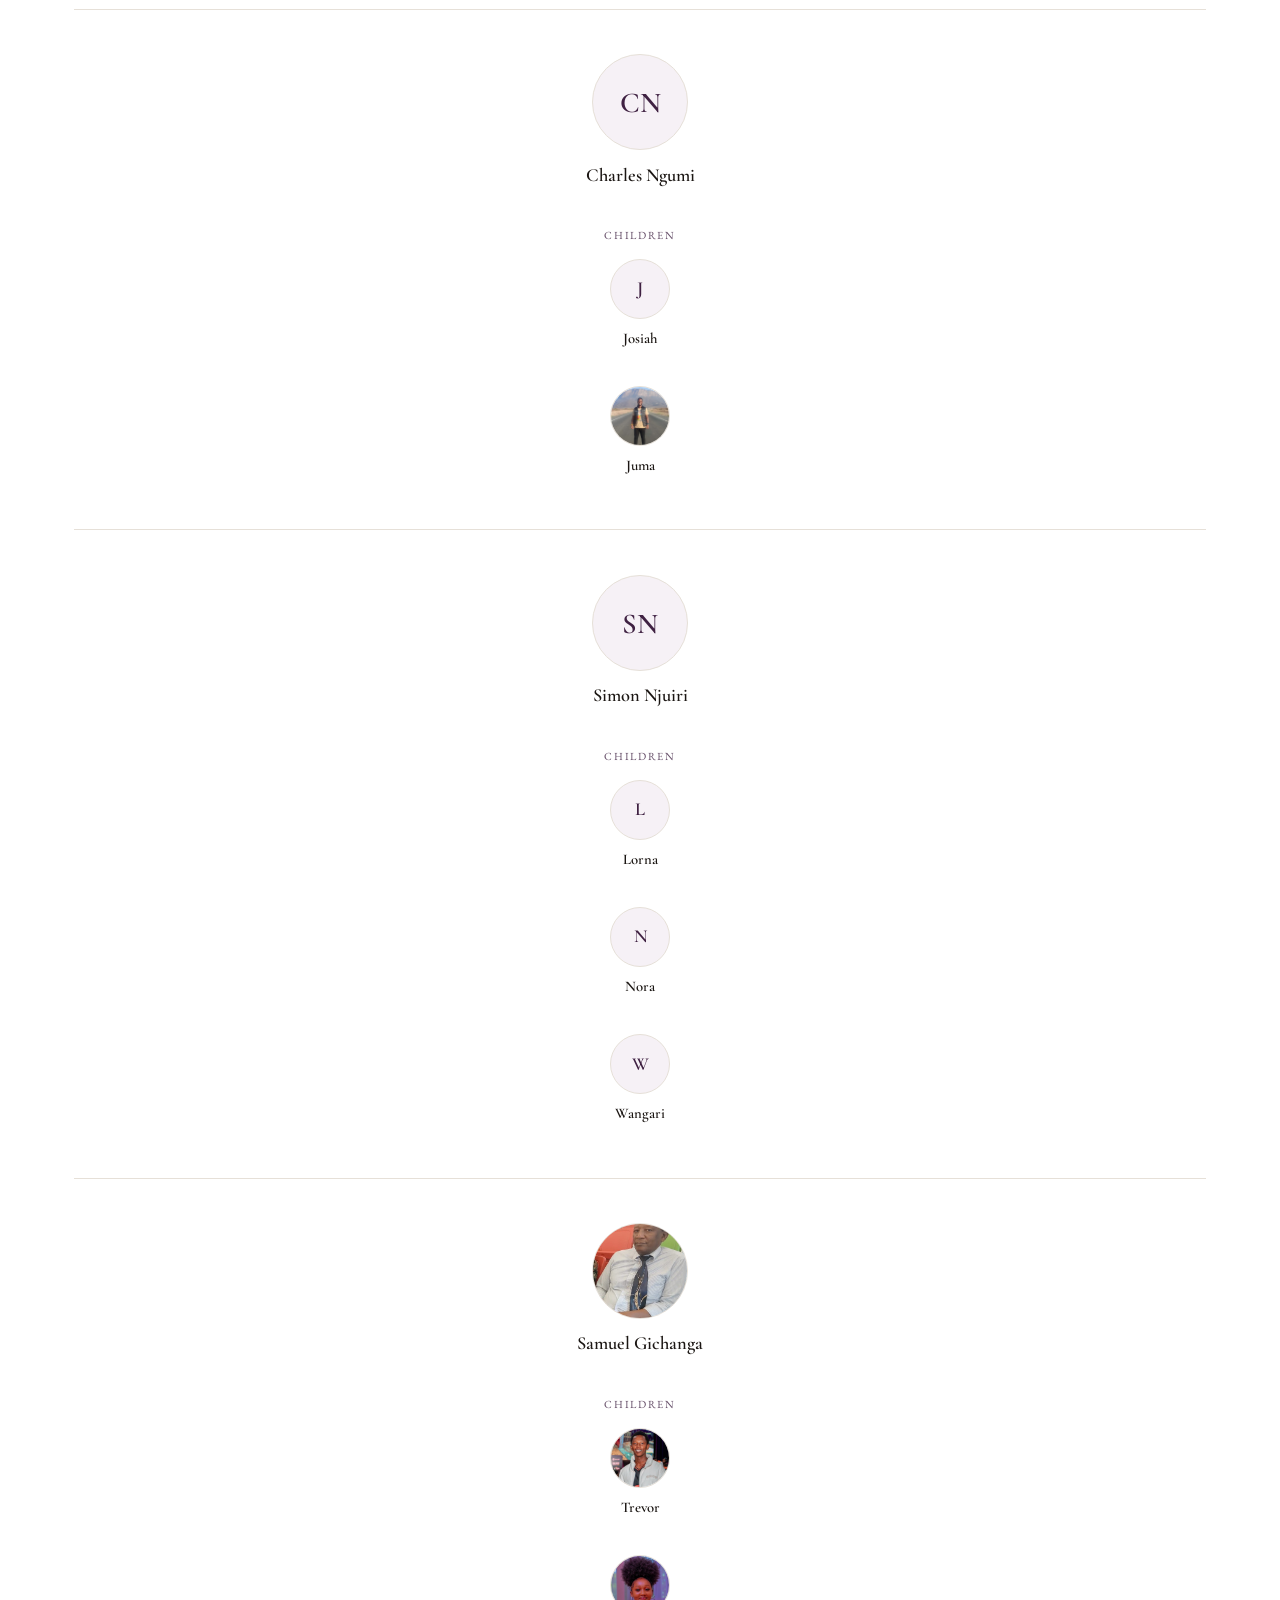
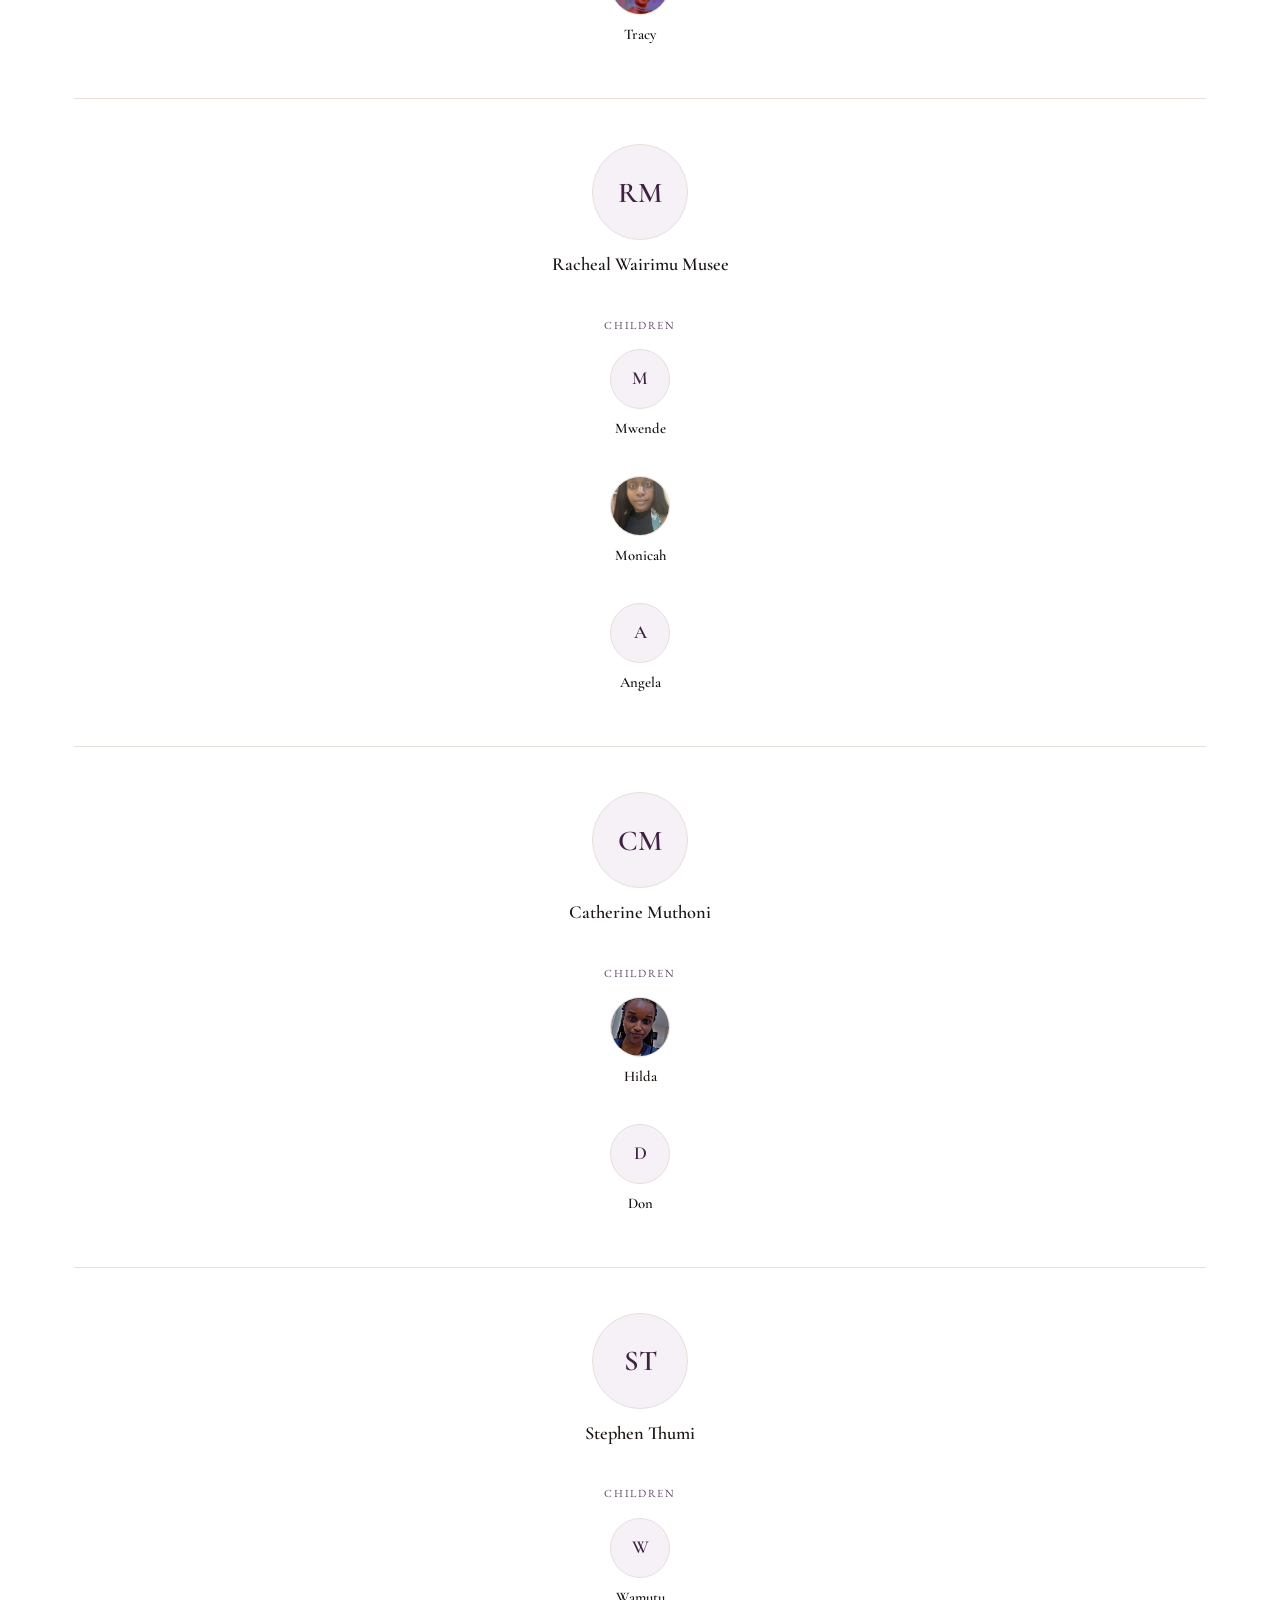
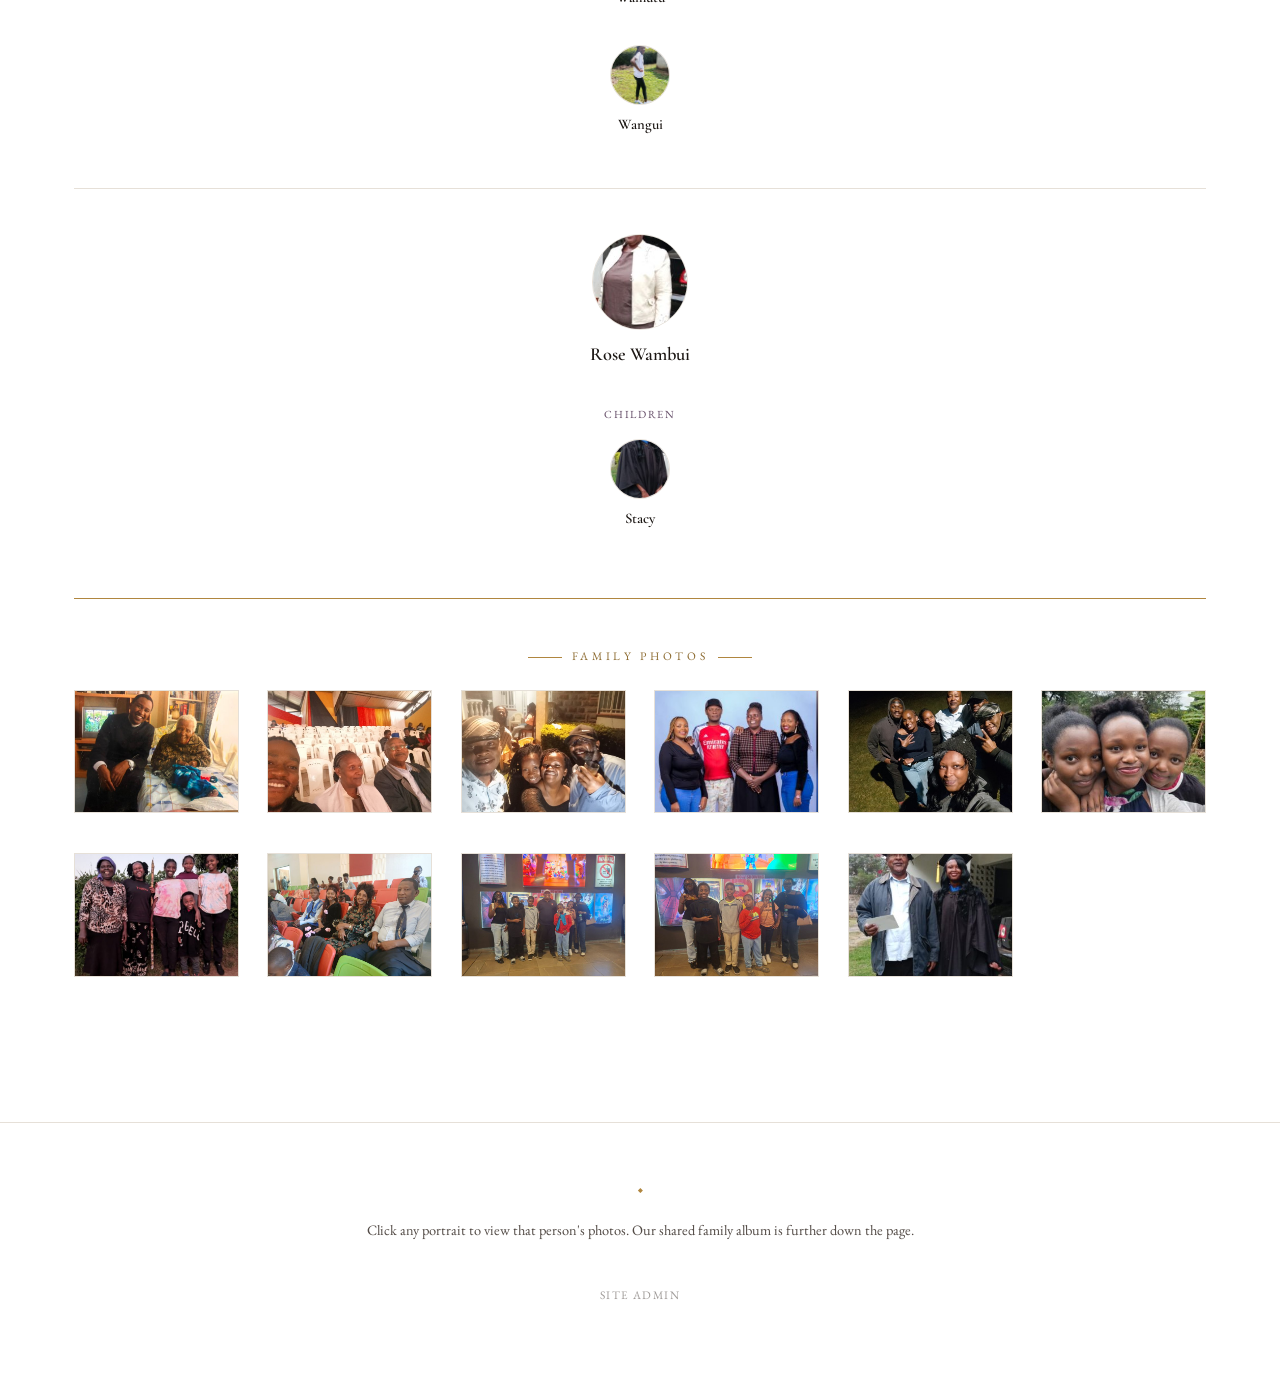
==== commit d68dfe6a: "Update index.html" ====
--- a/index.html
+++ b/index.html
@@ -16,7 +16,7 @@
 
 <header class="site-header">
   <p class="eyebrow">Est. Family Lineage</p>
-  <h1 class="site-title" id="site-title" contenteditable="false" spellcheck="false">The Family Tree</h1>
+  <h1 class="site-title" id="site-title" contenteditable="false" spellcheck="false">John Wamutu (Kahungura) Family Tree</h1>
   <p class="site-subtitle" id="site-subtitle" contenteditable="false" spellcheck="false">Four generations, one root.</p>
 
   <div class="toolbar" id="admin-toolbar" hidden>
